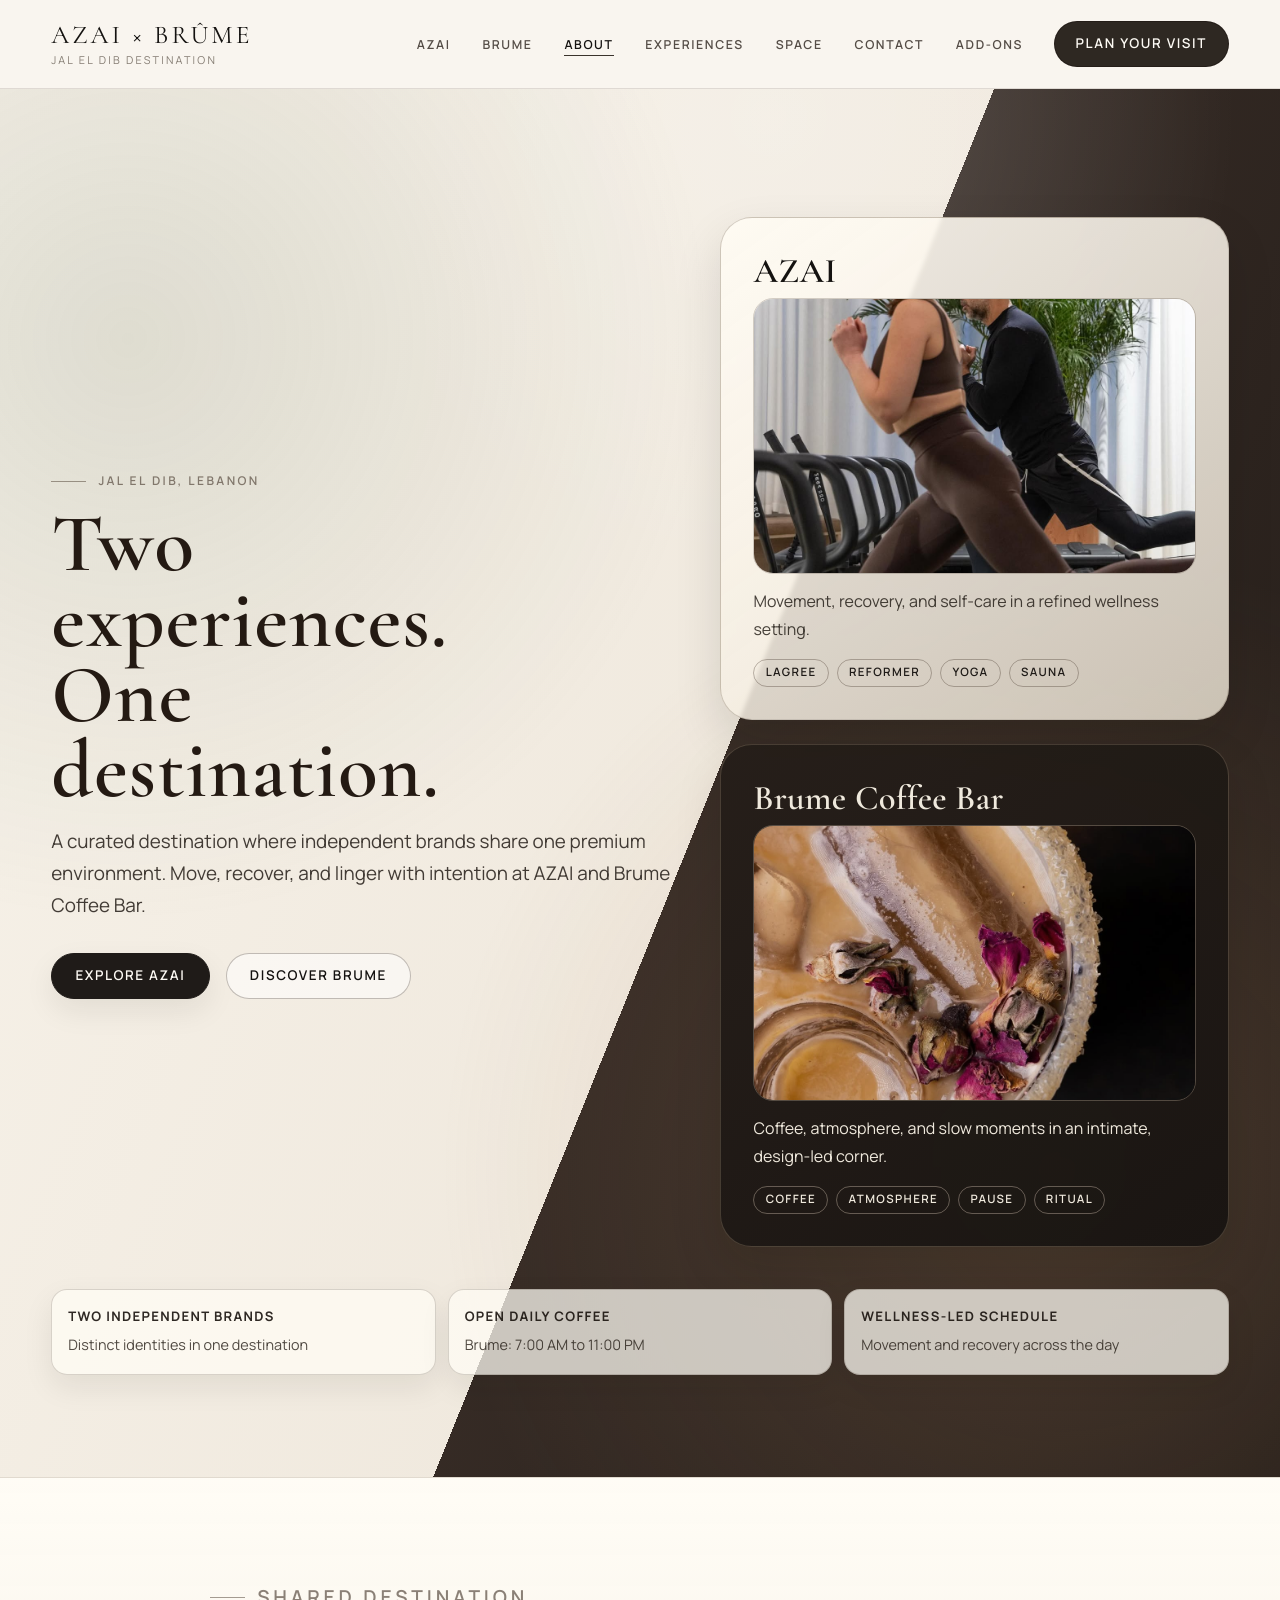
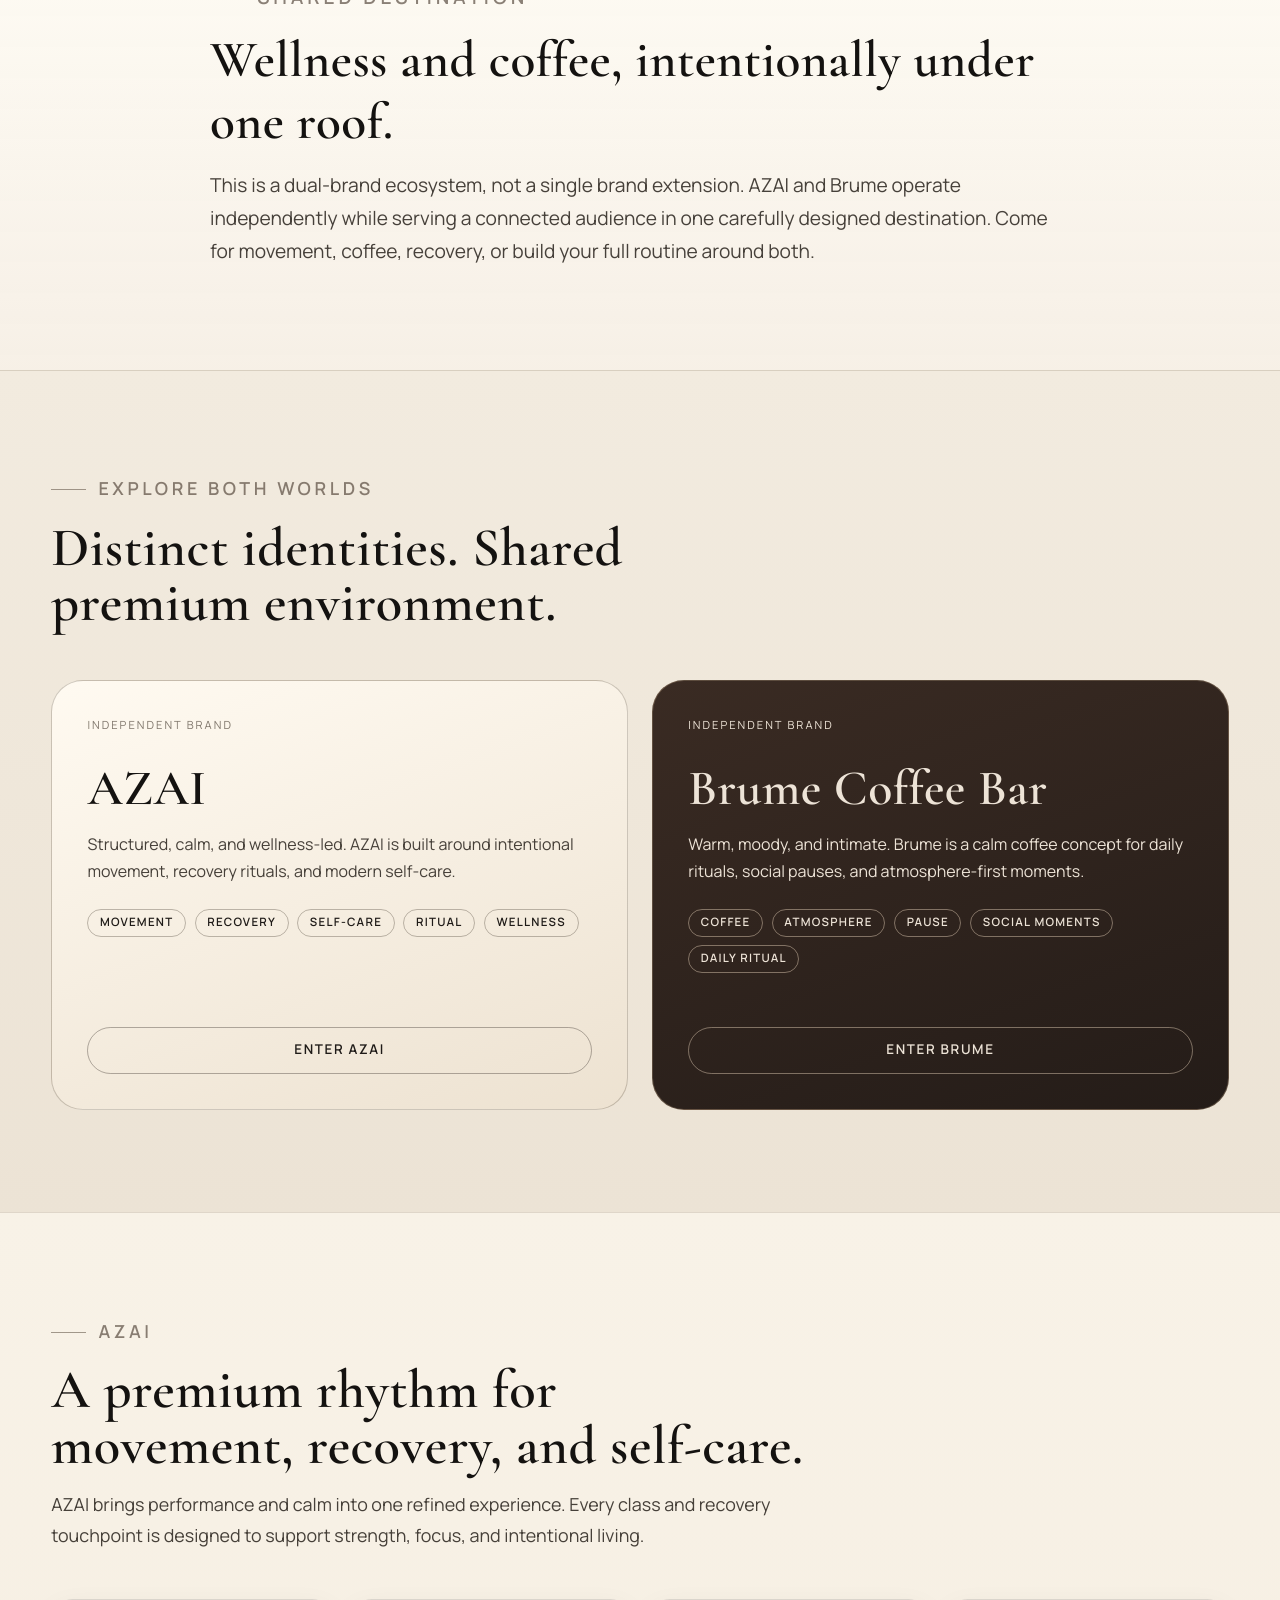
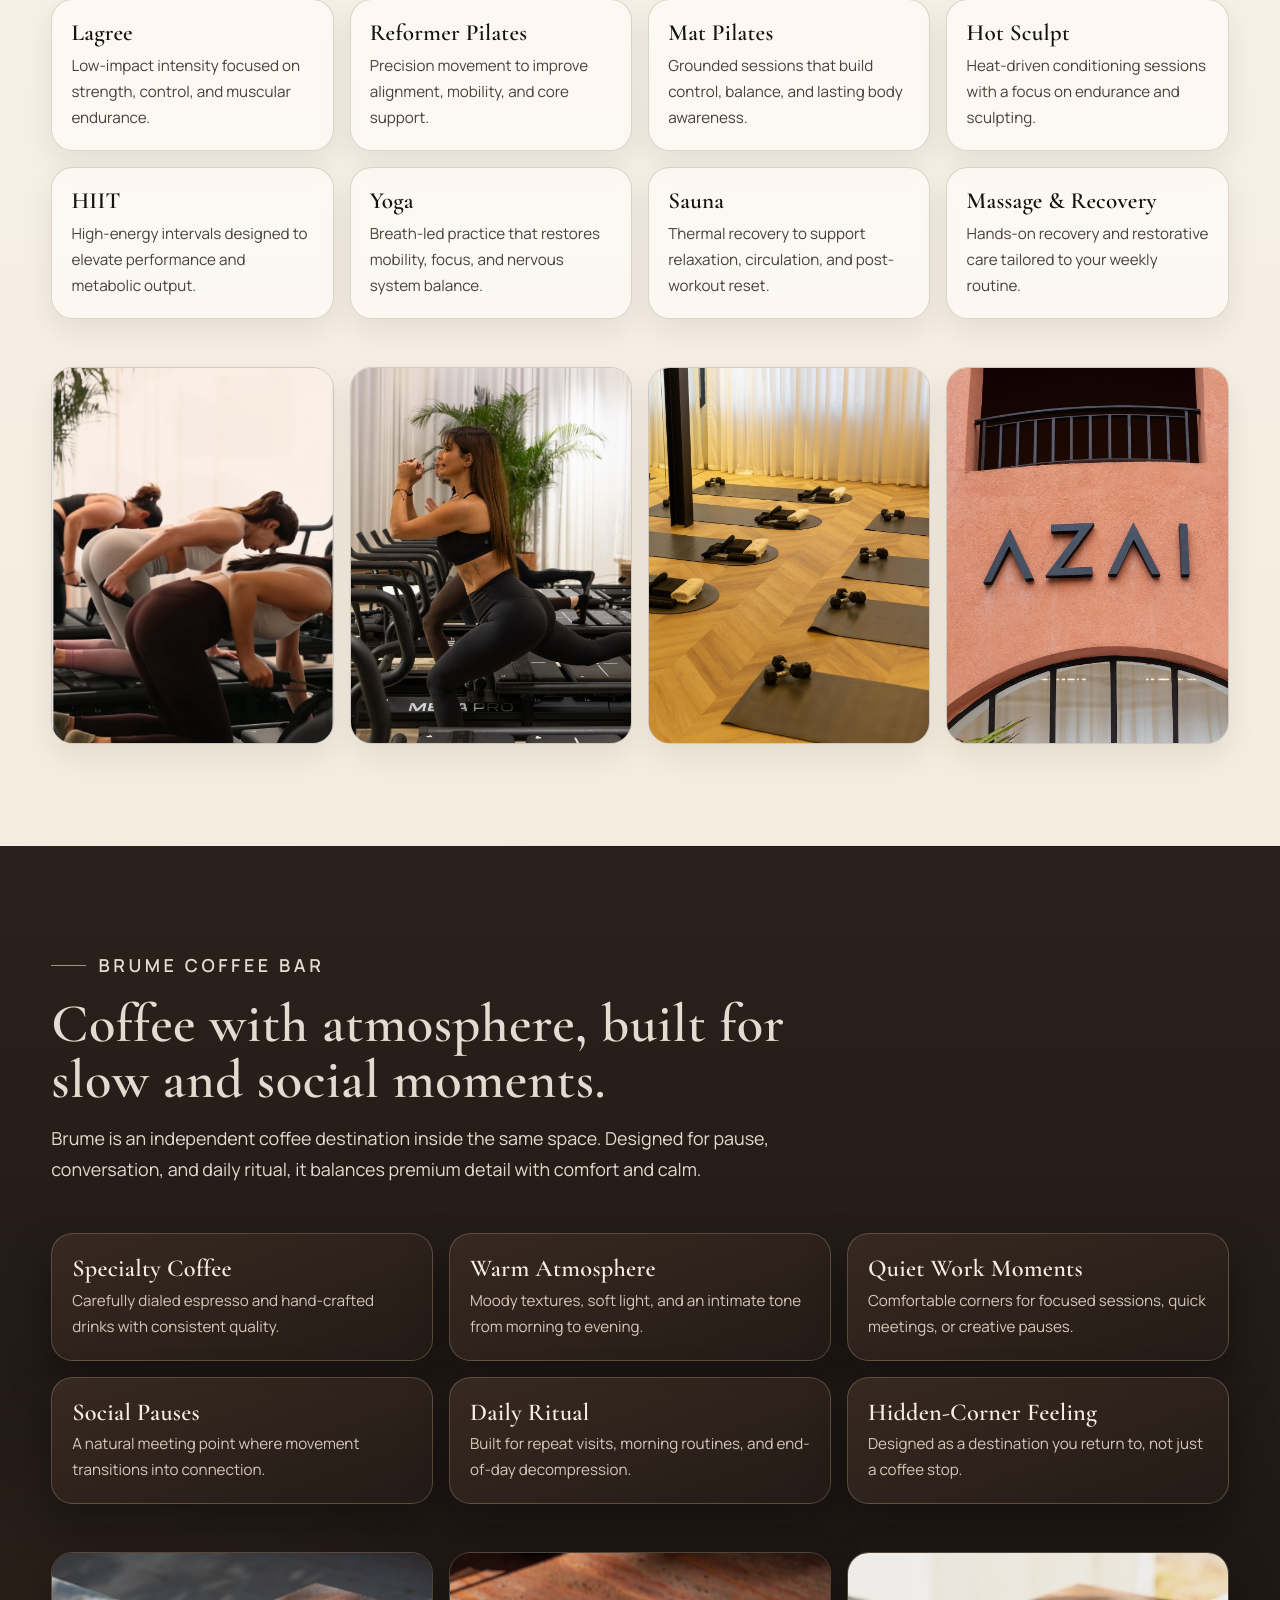
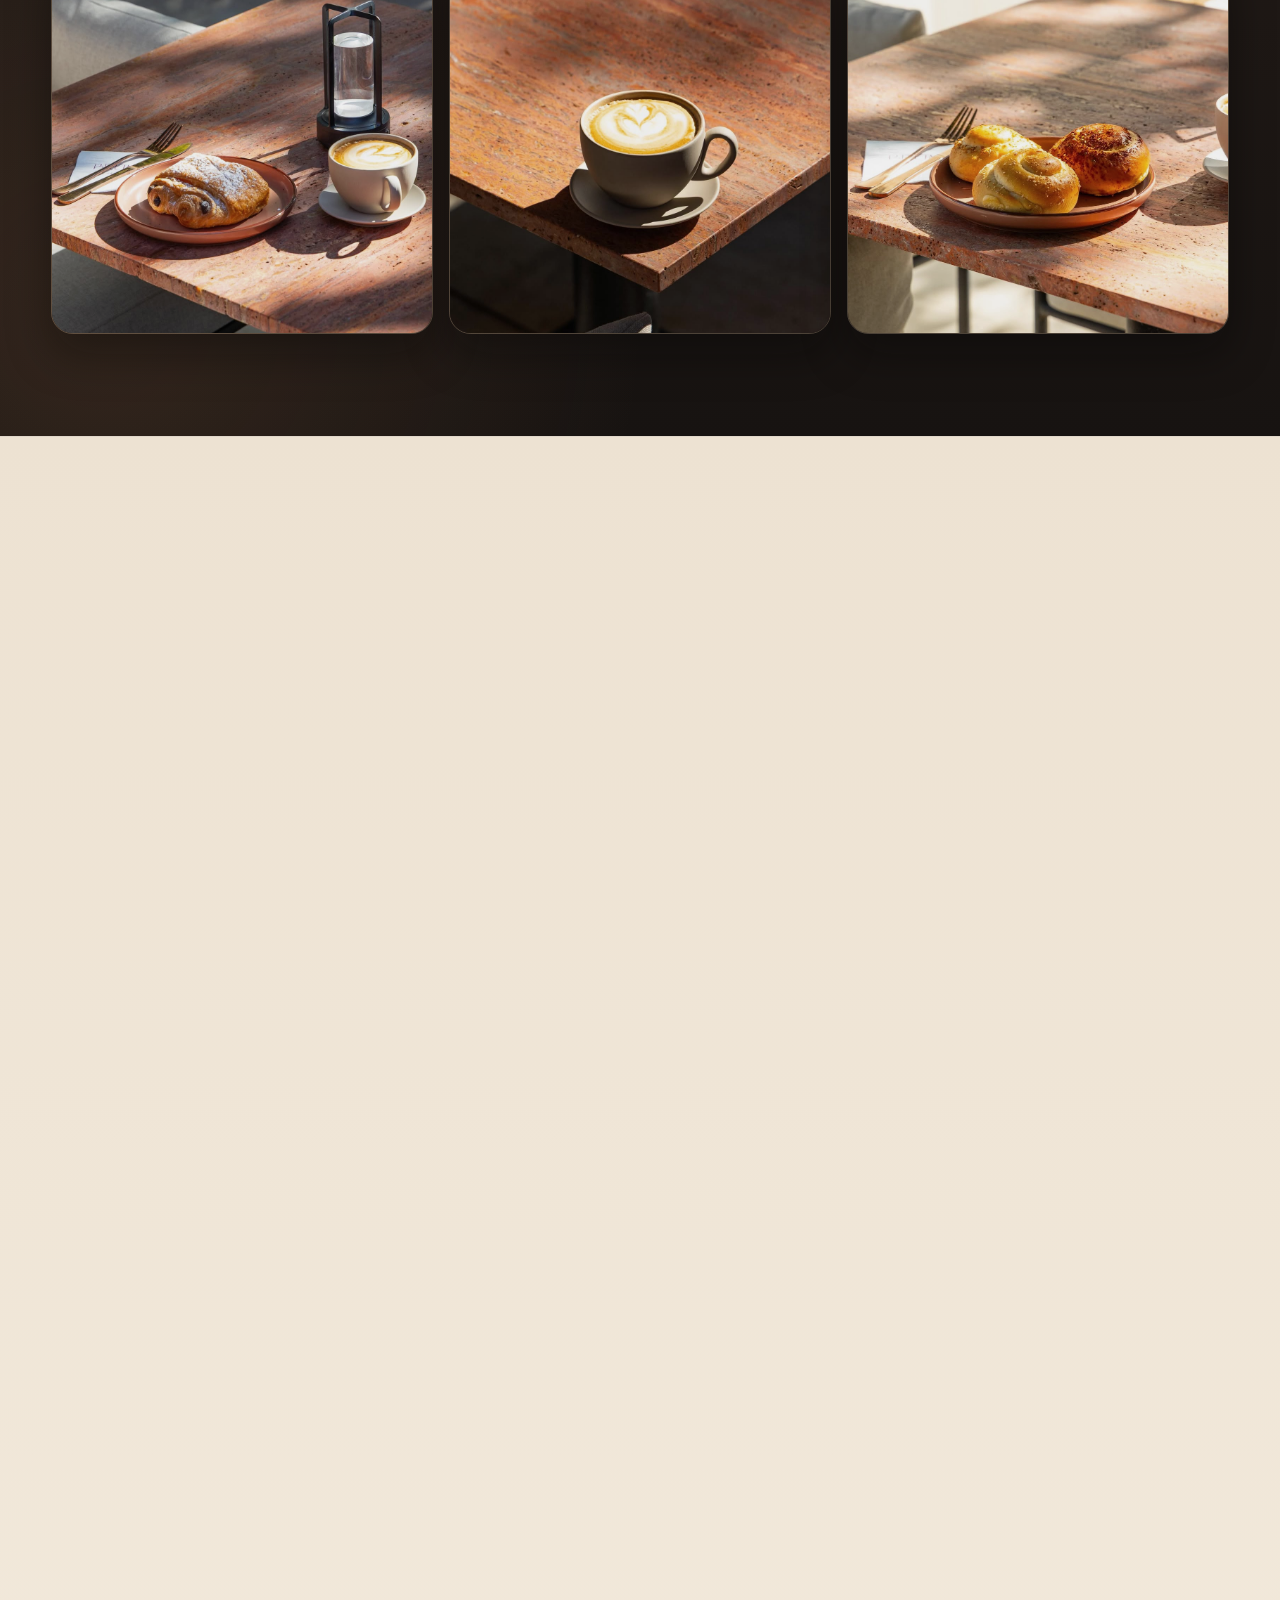
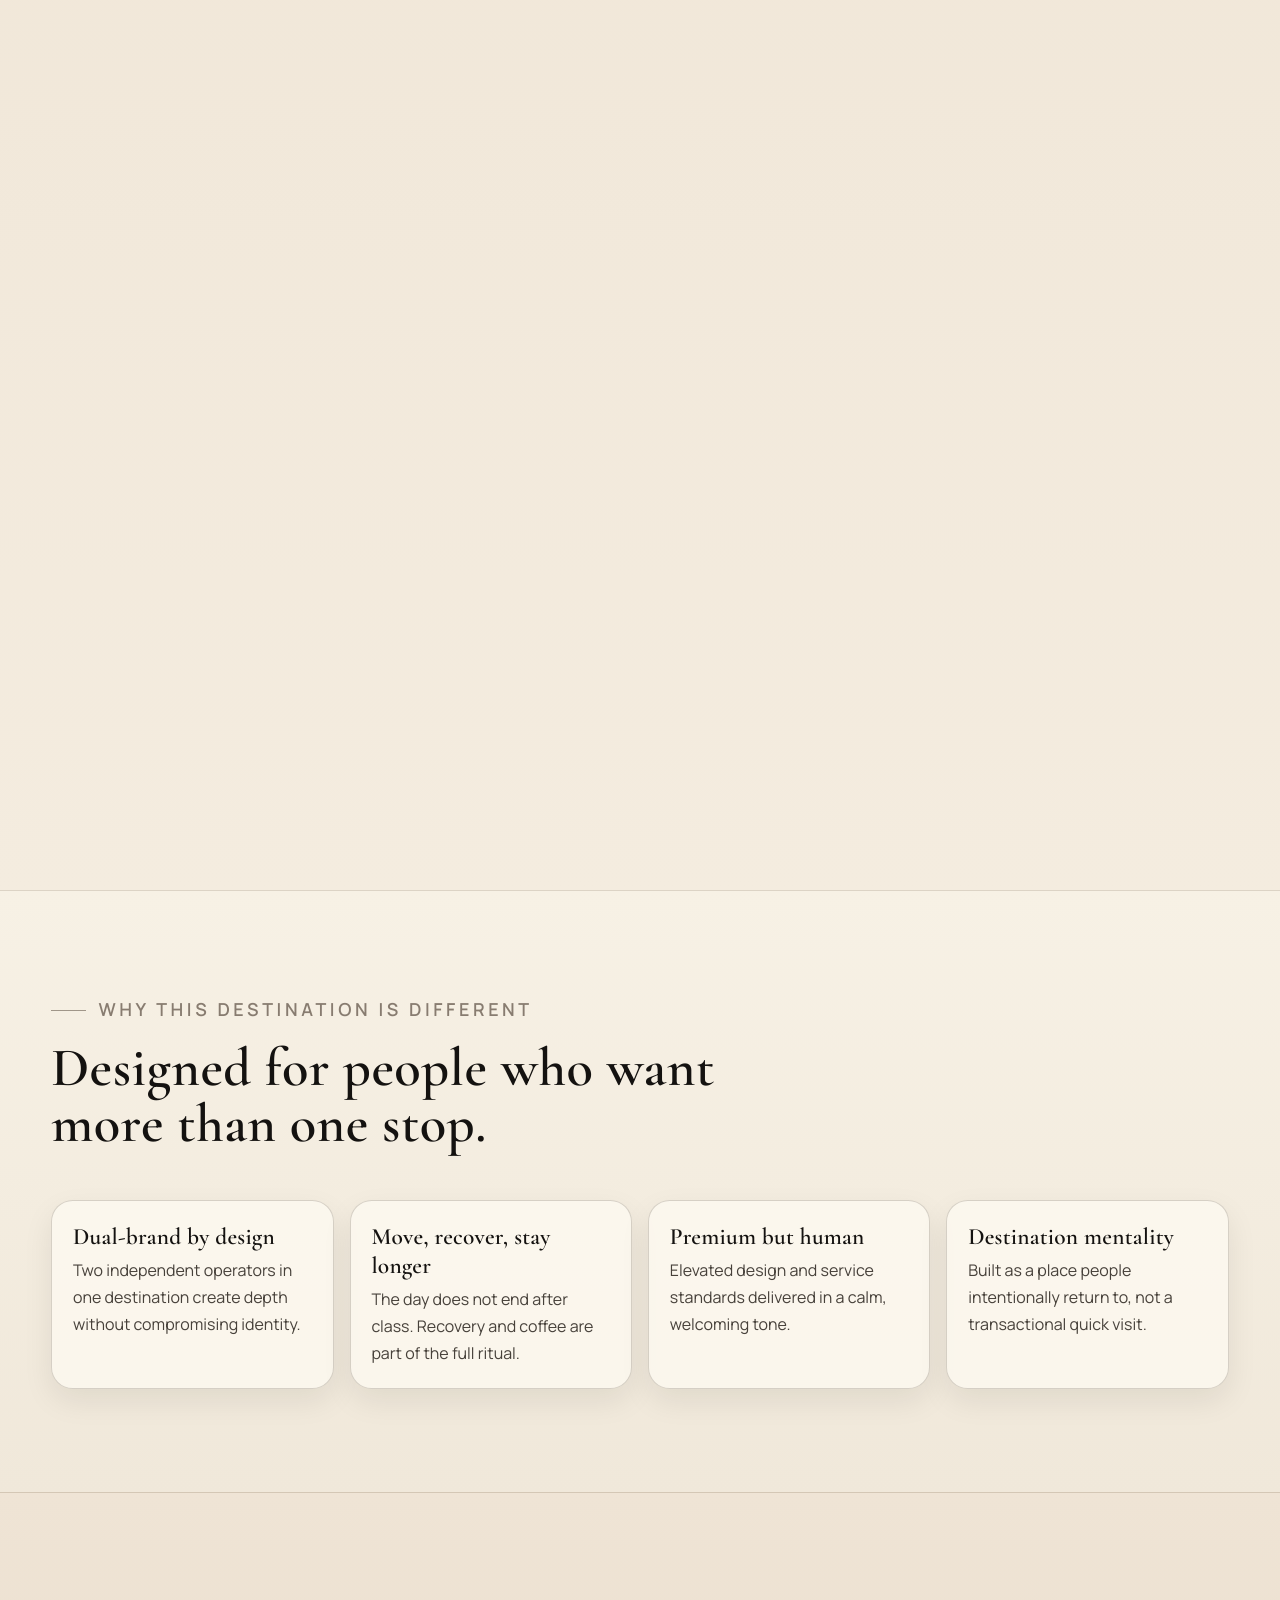
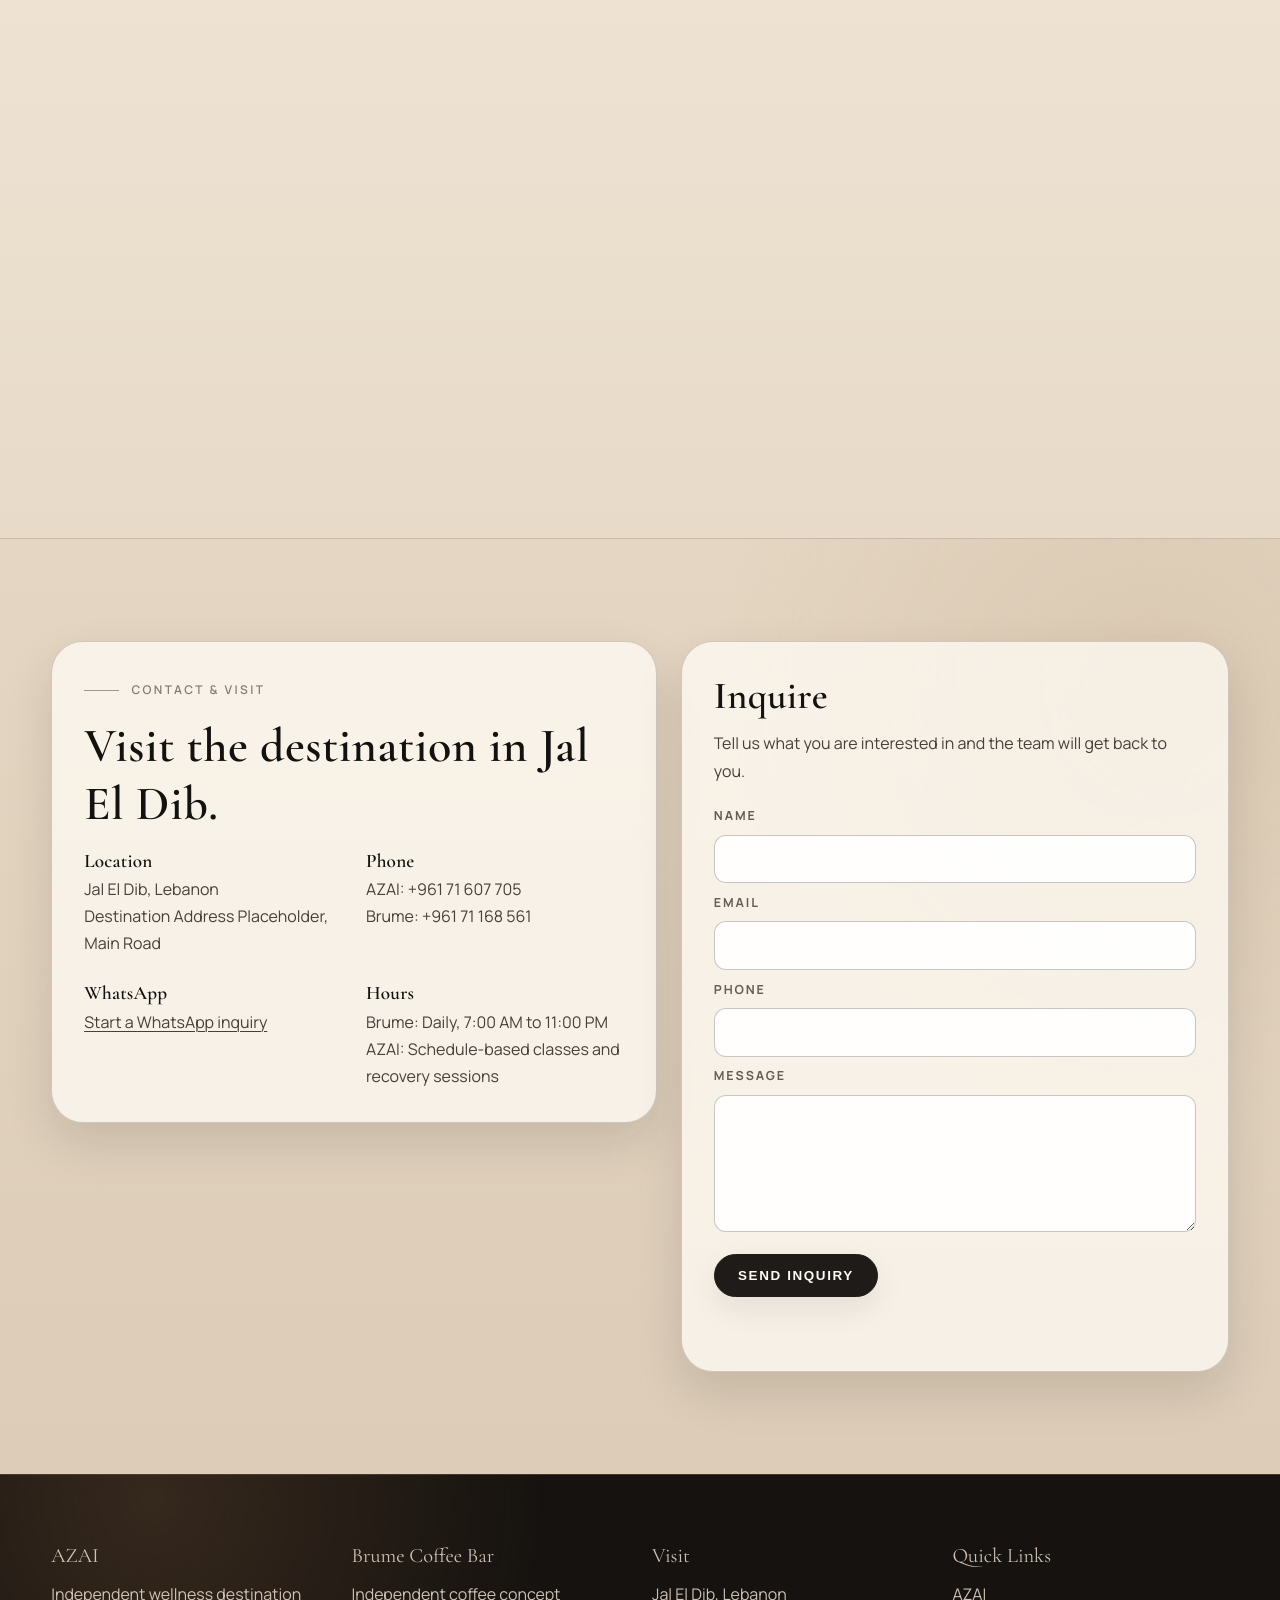
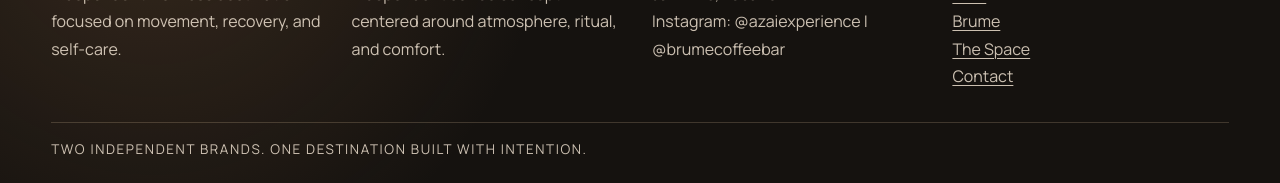
==== index.html @ 94c47527 "Initial commit — AZAI x Brume destination website - Dual-brand landing page for AZAI wellness studio" ====
<!doctype html>
<html lang="en">
  <head>
    <meta charset="utf-8" />
    <meta name="viewport" content="width=device-width, initial-scale=1" />
    <meta
      name="description"
      content="AZAI and Brume Coffee Bar in Jal El Dib, Lebanon. Two independent experiences in one premium destination for movement, recovery, and slow coffee moments."
    />
    <title>AZAI x Brume Coffee Bar | Two Experiences, One Destination</title>

    <link rel="preconnect" href="https://fonts.googleapis.com" />
    <link rel="preconnect" href="https://fonts.gstatic.com" crossorigin />
    <link
      href="https://fonts.googleapis.com/css2?family=Manrope:wght@400;500;600;700&amp;family=Cormorant+Garamond:wght@500;600;700&amp;display=swap"
      rel="stylesheet"
    />
    <link rel="stylesheet" href="style.css" />
  </head>
  <body id="top">
    <a class="skip-link" href="#main-content">Skip to main content</a>

    <header class="site-header" id="site-header">
      <div class="container header-inner">
        <a class="brand-mark" href="#top" aria-label="AZAI and Brume destination homepage">
          <span class="brand-mark__title">AZAI &times; BR&Ucirc;ME</span>
          <span class="brand-mark__subtitle">Jal El Dib Destination</span>
        </a>

        <button
          class="menu-toggle"
          id="menu-toggle"
          type="button"
          aria-label="Toggle menu"
          aria-controls="primary-navigation"
          aria-expanded="false"
        >
          <span></span>
          <span></span>
        </button>

        <nav class="site-nav" id="primary-navigation" aria-label="Primary">
          <a href="#azai" class="nav-link">AZAI</a>
          <a href="#brume" class="nav-link">Brume</a>
          <a href="#destination" class="nav-link">About</a>
          <a href="#experiences" class="nav-link">Experiences</a>
          <a href="#space" class="nav-link">Space</a>
          <a href="#contact" class="nav-link">Contact</a>
          <a href="addons.html" class="nav-link">Add-Ons</a>
          <a href="#contact" class="btn btn-nav">Plan Your Visit</a>
        </nav>
      </div>
    </header>

    <main id="main-content">
      <section class="hero section" id="hero" aria-labelledby="hero-title">
        <div class="container hero-layout">
          <div class="hero-content reveal">
            <p class="eyebrow">Jal El Dib, Lebanon</p>
            <h1 id="hero-title">Two experiences. One destination.</h1>
            <p class="lead">
              A curated destination where independent brands share one premium environment.
              Move, recover, and linger with intention at AZAI and Brume Coffee Bar.
            </p>
            <div class="hero-actions">
              <a class="btn btn-primary" href="#azai">Explore AZAI</a>
              <a class="btn btn-secondary" href="#brume">Discover Brume</a>
            </div>
          </div>

          <div class="hero-panels reveal" aria-label="Brand snapshot">
            <article class="hero-panel hero-panel--azai">
              <h2>AZAI</h2>
              <img
                src="instagram/azai-14.jpg"
                alt="Lagree class in session at AZAI — trainer guiding clients on Mega Pro machines"
                loading="lazy"
              />
              <p>Movement, recovery, and self-care in a refined wellness setting.</p>
              <ul class="tag-row" aria-label="AZAI highlights">
                <li>Lagree</li>
                <li>Reformer</li>
                <li>Yoga</li>
                <li>Sauna</li>
              </ul>
            </article>

            <article class="hero-panel hero-panel--brume">
              <h2>Brume Coffee Bar</h2>
              <img
                src="instagram/brume-1.jpg"
                alt="Brume Coffee Bar signature iced coffee with rose petals and crystal sugar rim"
                loading="lazy"
              />
              <p>Coffee, atmosphere, and slow moments in an intimate, design-led corner.</p>
              <ul class="tag-row" aria-label="Brume highlights">
                <li>Coffee</li>
                <li>Atmosphere</li>
                <li>Pause</li>
                <li>Ritual</li>
              </ul>
            </article>
          </div>
        </div>
        <div class="container hero-facts reveal" aria-label="Destination quick facts">
          <p><strong>Two independent brands</strong><span>Distinct identities in one destination</span></p>
          <p><strong>Open daily coffee</strong><span>Brume: 7:00 AM to 11:00 PM</span></p>
          <p><strong>Wellness-led schedule</strong><span>Movement and recovery across the day</span></p>
        </div>
      </section>

      <section class="section destination-intro" id="destination" aria-labelledby="destination-title">
        <div class="container narrow reveal">
          <p class="eyebrow">Shared Destination</p>
          <h2 id="destination-title">Wellness and coffee, intentionally under one roof.</h2>
          <p>
            This is a dual-brand ecosystem, not a single brand extension. AZAI and Brume
            operate independently while serving a connected audience in one carefully designed
            destination. Come for movement, coffee, recovery, or build your full routine around
            both.
          </p>
        </div>
      </section>

      <section class="section split-section" id="experiences" aria-labelledby="experiences-title">
        <div class="container">
          <div class="section-head reveal">
            <p class="eyebrow">Explore Both Worlds</p>
            <h2 id="experiences-title">Distinct identities. Shared premium environment.</h2>
          </div>

          <div class="split-grid reveal">
            <article class="split-card split-card--azai" tabindex="0" aria-labelledby="split-azai-title">
              <p class="split-label">Independent Brand</p>
              <h3 id="split-azai-title">AZAI</h3>
              <p>
                Structured, calm, and wellness-led. AZAI is built around intentional movement,
                recovery rituals, and modern self-care.
              </p>
              <ul class="descriptor-list" aria-label="AZAI descriptors">
                <li>Movement</li>
                <li>Recovery</li>
                <li>Self-care</li>
                <li>Ritual</li>
                <li>Wellness</li>
              </ul>
              <a class="btn btn-ghost" href="#azai">Enter AZAI</a>
            </article>

            <article class="split-card split-card--brume" tabindex="0" aria-labelledby="split-brume-title">
              <p class="split-label">Independent Brand</p>
              <h3 id="split-brume-title">Brume Coffee Bar</h3>
              <p>
                Warm, moody, and intimate. Brume is a calm coffee concept for daily rituals,
                social pauses, and atmosphere-first moments.
              </p>
              <ul class="descriptor-list" aria-label="Brume descriptors">
                <li>Coffee</li>
                <li>Atmosphere</li>
                <li>Pause</li>
                <li>Social moments</li>
                <li>Daily ritual</li>
              </ul>
              <a class="btn btn-ghost" href="#brume">Enter Brume</a>
            </article>
          </div>
        </div>
      </section>

      <section class="section azai-section" id="azai" aria-labelledby="azai-title">
        <div class="container">
          <div class="section-head reveal">
            <p class="eyebrow">AZAI</p>
            <h2 id="azai-title">A premium rhythm for movement, recovery, and self-care.</h2>
            <p>
              AZAI brings performance and calm into one refined experience. Every class and
              recovery touchpoint is designed to support strength, focus, and intentional living.
            </p>
          </div>

          <div class="service-grid">
            <article class="service-card reveal">
              <h3>Lagree</h3>
              <p>Low-impact intensity focused on strength, control, and muscular endurance.</p>
            </article>
            <article class="service-card reveal">
              <h3>Reformer Pilates</h3>
              <p>Precision movement to improve alignment, mobility, and core support.</p>
            </article>
            <article class="service-card reveal">
              <h3>Mat Pilates</h3>
              <p>Grounded sessions that build control, balance, and lasting body awareness.</p>
            </article>
            <article class="service-card reveal">
              <h3>Hot Sculpt</h3>
              <p>Heat-driven conditioning sessions with a focus on endurance and sculpting.</p>
            </article>
            <article class="service-card reveal">
              <h3>HIIT</h3>
              <p>High-energy intervals designed to elevate performance and metabolic output.</p>
            </article>
            <article class="service-card reveal">
              <h3>Yoga</h3>
              <p>Breath-led practice that restores mobility, focus, and nervous system balance.</p>
            </article>
            <article class="service-card reveal">
              <h3>Sauna</h3>
              <p>Thermal recovery to support relaxation, circulation, and post-workout reset.</p>
            </article>
            <article class="service-card reveal">
              <h3>Massage &amp; Recovery</h3>
              <p>Hands-on recovery and restorative care tailored to your weekly routine.</p>
            </article>
          </div>

          <div class="azai-gallery reveal" aria-label="AZAI studio moments">
            <figure class="azai-gallery-item">
              <img
                src="instagram/azai-1.png"
                alt="Members training together on reformer machines at AZAI"
                loading="lazy"
              />
            </figure>
            <figure class="azai-gallery-item">
              <img
                src="instagram/azai-16.jpg"
                alt="Member performing lunge on Mega Pro Lagree machine at AZAI"
                loading="lazy"
              />
            </figure>
            <figure class="azai-gallery-item">
              <img
                src="instagram/azai-25.jpg"
                alt="AZAI yoga and mat pilates studio — herringbone floor with mats and weights set up"
                loading="lazy"
              />
            </figure>
            <figure class="azai-gallery-item">
              <img
                src="instagram/azai-20.jpg"
                alt="AZAI studio exterior facade in Jal El Dib"
                loading="lazy"
              />
            </figure>
          </div>
        </div>
      </section>

      <section class="section brume-section" id="brume" aria-labelledby="brume-title">
        <div class="container">
          <div class="section-head reveal">
            <p class="eyebrow">Brume Coffee Bar</p>
            <h2 id="brume-title">Coffee with atmosphere, built for slow and social moments.</h2>
            <p>
              Brume is an independent coffee destination inside the same space. Designed for
              pause, conversation, and daily ritual, it balances premium detail with comfort and
              calm.
            </p>
          </div>

          <div class="brume-grid">
            <article class="brume-card reveal">
              <h3>Specialty Coffee</h3>
              <p>Carefully dialed espresso and hand-crafted drinks with consistent quality.</p>
            </article>
            <article class="brume-card reveal">
              <h3>Warm Atmosphere</h3>
              <p>Moody textures, soft light, and an intimate tone from morning to evening.</p>
            </article>
            <article class="brume-card reveal">
              <h3>Quiet Work Moments</h3>
              <p>Comfortable corners for focused sessions, quick meetings, or creative pauses.</p>
            </article>
            <article class="brume-card reveal">
              <h3>Social Pauses</h3>
              <p>A natural meeting point where movement transitions into connection.</p>
            </article>
            <article class="brume-card reveal">
              <h3>Daily Ritual</h3>
              <p>Built for repeat visits, morning routines, and end-of-day decompression.</p>
            </article>
            <article class="brume-card reveal">
              <h3>Hidden-Corner Feeling</h3>
              <p>Designed as a destination you return to, not just a coffee stop.</p>
            </article>
          </div>

          <div class="brume-gallery reveal" aria-label="Brume Coffee Bar food and drink moments">
            <figure class="brume-gallery-item">
              <img
                src="instagram/azai-9.jpg"
                alt="Chocolate croissant and latte on marble table at Brume"
                loading="lazy"
              />
            </figure>
            <figure class="brume-gallery-item">
              <img
                src="instagram/azai-3.jpg"
                alt="Latte art in ceramic cup on marble surface in morning light"
                loading="lazy"
              />
            </figure>
            <figure class="brume-gallery-item">
              <img
                src="instagram/azai-7.jpg"
                alt="Fresh pastries on terracotta plate on marble table at Brume"
                loading="lazy"
              />
            </figure>
          </div>
        </div>
      </section>

      <section class="section space-section" id="space" aria-labelledby="space-title">
        <div class="container">
          <div class="section-head reveal">
            <p class="eyebrow">The Space</p>
            <h2 id="space-title">A cinematic environment with layered experiences.</h2>
            <p>
              Movement studios, recovery zones, and coffee corners flow as one architectural mood,
              blending texture, light, and calm energy across the destination.
            </p>
          </div>

          <div class="space-grid">
            <figure class="space-tile space-tile--movement reveal">
              <img
                src="instagram/azai-28.jpg"
                alt="AZAI Lagree studio — rows of Mega Pro machines with palm plants and sheer curtains"
                loading="lazy"
              />
              <figcaption>Movement Spaces</figcaption>
            </figure>
            <figure class="space-tile space-tile--recovery reveal">
              <img
                src="instagram/azai-11.jpg"
                alt="AZAI sauna recovery — warmth and stillness for post-workout reset"
                loading="lazy"
              />
              <figcaption>Recovery Areas</figcaption>
            </figure>
            <figure class="space-tile space-tile--coffee reveal">
              <img
                src="instagram/azai-6.jpg"
                alt="Outdoor terrace at the destination — lounge seating beneath mature trees"
                loading="lazy"
              />
              <figcaption>Coffee Corners</figcaption>
            </figure>
            <figure class="space-tile space-tile--materials reveal">
              <img
                src="instagram/brume-10.jpg"
                alt="Brume Coffee Bar signage on rich terracotta textured wall"
                loading="lazy"
              />
              <figcaption>Materials &amp; Textures</figcaption>
            </figure>
            <figure class="space-tile space-tile--light reveal">
              <img
                src="instagram/azai-10.jpg"
                alt="Aerial view of outdoor terrace — dappled tree shadows over linen lounge chairs"
                loading="lazy"
              />
              <figcaption>Light &amp; Shadows</figcaption>
            </figure>
          </div>

          <div class="instagram-wrap reveal">
            <p class="eyebrow">Brume Journal</p>
            <p class="social-note">
              Selected moments from Brume Coffee Bar — specialty drinks, slow rituals, and the
              details that make the experience.
            </p>
            <div class="journal-grid" aria-label="Brume Coffee Bar photo journal">
              <figure class="journal-photo journal-photo--featured">
                <img
                  src="instagram/brume-9.jpg"
                  alt="Brume barista presenting signature frappuccino with caramel drizzle"
                  loading="lazy"
                />
              </figure>
              <figure class="journal-photo journal-photo--square">
                <img
                  src="instagram/brume-2.jpg"
                  alt="Brume signature iced coffee with rose petals and crystal sugar rim"
                  loading="lazy"
                />
              </figure>
              <figure class="journal-photo journal-photo--square">
                <img
                  src="instagram/brume-5.jpg"
                  alt="Brume matcha latte with raspberry on dark textured surface"
                  loading="lazy"
                />
              </figure>
              <figure class="journal-photo journal-photo--square">
                <img
                  src="instagram/brume-8.png"
                  alt="Brume iced latte with caramel drizzle in branded cup"
                  loading="lazy"
                />
              </figure>
              <figure class="journal-photo journal-photo--square">
                <img
                  src="instagram/brume-6.jpg"
                  alt="Brume Coffee Bar leather apron — warm atmosphere and brand detail"
                  loading="lazy"
                />
              </figure>
            </div>
            <a
              class="btn btn-secondary social-cta"
              href="https://www.instagram.com/brumecoffeebar/"
              target="_blank"
              rel="noopener noreferrer"
            >
              Follow on Instagram
            </a>
          </div>
        </div>
      </section>

      <section class="section value-section" id="difference" aria-labelledby="difference-title">
        <div class="container">
          <div class="section-head reveal">
            <p class="eyebrow">Why This Destination Is Different</p>
            <h2 id="difference-title">Designed for people who want more than one stop.</h2>
          </div>
          <div class="value-grid">
            <article class="value-card reveal">
              <h3>Dual-brand by design</h3>
              <p>
                Two independent operators in one destination create depth without compromising
                identity.
              </p>
            </article>
            <article class="value-card reveal">
              <h3>Move, recover, stay longer</h3>
              <p>
                The day does not end after class. Recovery and coffee are part of the full ritual.
              </p>
            </article>
            <article class="value-card reveal">
              <h3>Premium but human</h3>
              <p>
                Elevated design and service standards delivered in a calm, welcoming tone.
              </p>
            </article>
            <article class="value-card reveal">
              <h3>Destination mentality</h3>
              <p>
                Built as a place people intentionally return to, not a transactional quick visit.
              </p>
            </article>
          </div>
        </div>
      </section>

      <section class="section community-section" id="community" aria-labelledby="community-title">
        <div class="container">
          <div class="section-head reveal">
            <p class="eyebrow">Events &amp; Community</p>
            <h2 id="community-title">Lifestyle activations that keep the space alive.</h2>
            <p>
              The destination is designed for recurring community moments across wellness,
              hospitality, and creative culture.
            </p>
          </div>

          <div class="community-grid">
            <article class="community-card reveal">
              <h3>Wellness Mornings</h3>
              <p>Sunrise movement sessions followed by guided recovery and specialty coffee.</p>
            </article>
            <article class="community-card reveal">
              <h3>Coffee Gatherings</h3>
              <p>Intimate tastings and conversation-driven moments around seasonal menus.</p>
            </article>
            <article class="community-card reveal">
              <h3>Collaborations</h3>
              <p>Cross-brand activations with local creatives, coaches, and lifestyle partners.</p>
            </article>
            <article class="community-card reveal">
              <h3>Workshops &amp; Rituals</h3>
              <p>Small-format workshops built around movement, recovery, and mindful routine.</p>
            </article>
          </div>
        </div>
      </section>

      <section class="section contact-section" id="contact" aria-labelledby="contact-title">
        <div class="container contact-layout">
          <div class="contact-info reveal">
            <p class="eyebrow">Contact &amp; Visit</p>
            <h2 id="contact-title">Visit the destination in Jal El Dib.</h2>

            <div class="contact-list" role="list" aria-label="Visit details">
              <div role="listitem">
                <h3>Location</h3>
                <p>Jal El Dib, Lebanon</p>
                <p>Destination Address Placeholder, Main Road</p>
              </div>
              <div role="listitem">
                <h3>Phone</h3>
                <p>AZAI: +961 71 607 705</p>
                <p>Brume: +961 71 168 561</p>
              </div>
              <div role="listitem">
                <h3>WhatsApp</h3>
                <p>
                  <a
                    href="https://wa.me/96171607705"
                    target="_blank"
                    rel="noopener noreferrer"
                    aria-label="Open WhatsApp inquiry"
                  >
                    Start a WhatsApp inquiry
                  </a>
                </p>
              </div>
              <div role="listitem">
                <h3>Hours</h3>
                <p>Brume: Daily, 7:00 AM to 11:00 PM</p>
                <p>AZAI: Schedule-based classes and recovery sessions</p>
              </div>
            </div>
          </div>

          <form
            class="inquiry-form reveal"
            id="inquiry-form"
            action="#"
            method="post"
            aria-label="Inquiry form"
          >
            <h3>Inquire</h3>
            <p>Tell us what you are interested in and the team will get back to you.</p>

            <label for="name">Name</label>
            <input id="name" name="name" type="text" autocomplete="name" required />

            <label for="email">Email</label>
            <input id="email" name="email" type="email" autocomplete="email" required />

            <label for="phone">Phone</label>
            <input id="phone" name="phone" type="tel" autocomplete="tel" />

            <label for="message">Message</label>
            <textarea id="message" name="message" rows="5" required></textarea>

            <button type="submit" class="btn btn-primary">Send Inquiry</button>
            <p class="form-status" id="form-status" role="status" aria-live="polite"></p>
          </form>
        </div>
      </section>
    </main>

    <footer class="site-footer">
      <div class="container footer-grid">
        <div>
          <p class="footer-brand">AZAI</p>
          <p>Independent wellness destination focused on movement, recovery, and self-care.</p>
        </div>
        <div>
          <p class="footer-brand">Brume Coffee Bar</p>
          <p>Independent coffee concept centered around atmosphere, ritual, and comfort.</p>
        </div>
        <div>
          <p class="footer-brand">Visit</p>
          <p>Jal El Dib, Lebanon</p>
          <p>Instagram: @azaiexperience | @brumecoffeebar</p>
        </div>
        <div>
          <p class="footer-brand">Quick Links</p>
          <p><a href="#azai">AZAI</a></p>
          <p><a href="#brume">Brume</a></p>
          <p><a href="#space">The Space</a></p>
          <p><a href="#contact">Contact</a></p>
        </div>
      </div>
      <div class="container footer-bottom">
        <p>Two independent brands. One destination built with intention.</p>
      </div>
    </footer>

    <script src="script.js"></script>
  </body>
</html>
---- style.css ----
:root {
  --font-serif: "Cormorant Garamond", Georgia, "Times New Roman", serif;
  --font-sans: "Manrope", -apple-system, BlinkMacSystemFont, "Segoe UI", sans-serif;

  --color-ivory: #f8f4ec;
  --color-cream: #fefbf5;
  --color-beige: #e9dfd1;
  --color-stone: #d3c7b7;
  --color-taupe: #8b7c6d;
  --color-sage: #73816e;
  --color-espresso: #4a3528;
  --color-mocha: #32261f;
  --color-charcoal: #1f1b18;
  --color-ink: #141210;

  --radius-xs: 0.35rem;
  --radius-sm: 0.6rem;
  --radius-md: 1rem;
  --radius-lg: 1.35rem;
  --radius-xl: 2rem;

  --space-1: 0.4rem;
  --space-2: 0.75rem;
  --space-3: 1rem;
  --space-4: 1.5rem;
  --space-5: 2rem;
  --space-6: 3rem;
  --space-7: 4.5rem;
  --space-8: 6rem;

  --shadow-soft: 0 12px 30px rgba(25, 20, 14, 0.08);
  --shadow-card: 0 20px 48px rgba(18, 15, 11, 0.12);
  --shadow-dark: 0 20px 44px rgba(6, 5, 4, 0.4);

  --container: 1200px;
  --hero-shift: 0px;
  --header-height: 88px;
}

* {
  box-sizing: border-box;
}

html {
  scroll-behavior: smooth;
}

body {
  margin: 0;
  font-family: var(--font-sans);
  color: var(--color-charcoal);
  background: linear-gradient(180deg, #fffefb 0%, var(--color-ivory) 40%, #f3ece1 100%);
  min-height: 100vh;
  text-rendering: geometricPrecision;
}

::selection {
  color: var(--color-cream);
  background: rgba(75, 58, 45, 0.8);
}

a {
  color: inherit;
  text-decoration: none;
}

img {
  max-width: 100%;
  display: block;
}

p {
  margin: 0;
  line-height: 1.7;
  color: rgba(36, 30, 24, 0.84);
}

h1,
h2,
h3,
h4,
h5,
h6 {
  margin: 0;
  font-weight: 600;
  color: var(--color-ink);
  letter-spacing: 0.01em;
}

ul {
  list-style: none;
  margin: 0;
  padding: 0;
}

.skip-link {
  position: absolute;
  left: -9999px;
  top: 0;
  padding: var(--space-2) var(--space-3);
  border-radius: var(--radius-sm);
  background: var(--color-charcoal);
  color: var(--color-cream);
  z-index: 90;
}

.skip-link:focus-visible {
  left: var(--space-3);
  top: var(--space-3);
}

.container {
  width: min(var(--container), 92vw);
  margin-inline: auto;
}

.narrow {
  width: min(860px, 100%);
}

.section {
  position: relative;
  padding: clamp(4rem, 8vw, 7rem) 0;
  border-top: 1px solid rgba(76, 60, 45, 0.12);
}

.section[id] {
  scroll-margin-top: calc(var(--header-height) + 1.2rem);
}

.section-head {
  max-width: 760px;
  margin-bottom: clamp(2rem, 4vw, 3rem);
}

.section-head h2 {
  font-family: var(--font-serif);
  font-size: clamp(2rem, 4.6vw, 3.4rem);
  line-height: 1.02;
  margin-bottom: var(--space-3);
}

.section-head p {
  font-size: clamp(1rem, 1.45vw, 1.12rem);
}

.eyebrow {
  display: inline-flex;
  align-items: center;
  gap: var(--space-2);
  margin-bottom: var(--space-3);
  font-size: 0.75rem;
  text-transform: uppercase;
  letter-spacing: 0.2em;
  font-weight: 600;
  color: rgba(67, 54, 42, 0.62);
}

.eyebrow::before {
  content: "";
  width: 2.2rem;
  height: 1px;
  background: rgba(77, 62, 48, 0.5);
}

.btn {
  position: relative;
  display: inline-flex;
  align-items: center;
  justify-content: center;
  border: 1px solid transparent;
  border-radius: 999px;
  padding: 0.82rem 1.45rem;
  font-size: 0.84rem;
  font-weight: 600;
  text-transform: uppercase;
  letter-spacing: 0.12em;
  transition: transform 220ms ease, background-color 220ms ease, color 220ms ease,
    border-color 220ms ease, box-shadow 220ms ease;
  cursor: pointer;
}

.btn:hover {
  transform: translateY(-2px);
}

.btn:active {
  transform: translateY(0);
}

.btn-primary {
  background: var(--color-charcoal);
  border-color: var(--color-charcoal);
  color: var(--color-cream);
  box-shadow: var(--shadow-soft);
}

.btn-primary:hover {
  background: #0f0e0d;
  border-color: #0f0e0d;
}

.btn-secondary {
  background: rgba(255, 255, 255, 0.55);
  border-color: rgba(61, 48, 37, 0.3);
  color: var(--color-ink);
}

.btn-secondary:hover {
  background: rgba(255, 255, 255, 0.8);
  border-color: rgba(61, 48, 37, 0.45);
}

.btn-ghost {
  border-color: rgba(42, 34, 27, 0.35);
  background: transparent;
  color: inherit;
}

.btn-ghost:hover {
  border-color: rgba(26, 21, 17, 0.66);
  background: rgba(255, 255, 255, 0.12);
}

.site-header {
  position: sticky;
  top: 0;
  z-index: 50;
  border-bottom: 1px solid rgba(65, 53, 42, 0.14);
  background: rgba(248, 244, 236, 0.84);
  backdrop-filter: blur(14px);
  transition: background-color 260ms ease, box-shadow 260ms ease;
}

.site-header.is-condensed {
  background: rgba(247, 242, 234, 0.96);
  box-shadow: 0 8px 26px rgba(24, 19, 14, 0.1);
}

.header-inner {
  min-height: var(--header-height);
  display: flex;
  align-items: center;
  justify-content: space-between;
  gap: var(--space-4);
}

.brand-mark {
  display: inline-flex;
  flex-direction: column;
  gap: 0.1rem;
  min-width: 150px;
}

.brand-mark__title {
  font-family: var(--font-serif);
  font-size: clamp(1.3rem, 2vw, 1.7rem);
  letter-spacing: 0.12em;
  color: var(--color-ink);
}

.brand-mark__subtitle {
  font-size: 0.68rem;
  text-transform: uppercase;
  letter-spacing: 0.2em;
  color: rgba(63, 52, 40, 0.62);
}

.site-nav {
  display: flex;
  align-items: center;
  gap: 0.35rem;
}

.nav-link {
  position: relative;
  padding: 0.56rem 0.82rem;
  font-size: 0.77rem;
  letter-spacing: 0.13em;
  text-transform: uppercase;
  color: rgba(38, 30, 23, 0.78);
  font-weight: 600;
}

.nav-link::after {
  content: "";
  position: absolute;
  left: 0.78rem;
  right: 0.78rem;
  bottom: 0.35rem;
  height: 1px;
  background: rgba(32, 24, 18, 0.88);
  transform: scaleX(0);
  transform-origin: left;
  transition: transform 220ms ease;
}

.nav-link:hover::after,
.nav-link:focus-visible::after,
.nav-link[aria-current="page"]::after {
  transform: scaleX(1);
}

.nav-link[aria-current="page"] {
  color: var(--color-ink);
}

.btn-nav {
  margin-left: var(--space-2);
  padding-inline: 1.3rem;
  background: rgba(35, 29, 24, 0.95);
  color: var(--color-cream);
  border-color: rgba(35, 29, 24, 0.95);
}

.menu-toggle {
  display: none;
  width: 2.8rem;
  height: 2.8rem;
  border-radius: 999px;
  border: 1px solid rgba(65, 52, 40, 0.3);
  background: rgba(251, 247, 239, 0.88);
  align-items: center;
  justify-content: center;
  flex-direction: column;
  gap: 0.32rem;
  cursor: pointer;
}

.menu-toggle span {
  width: 1.1rem;
  height: 1.5px;
  background: var(--color-charcoal);
  transition: transform 220ms ease, opacity 220ms ease;
}

.menu-toggle.is-active span:first-child {
  transform: translateY(3.8px) rotate(45deg);
}

.menu-toggle.is-active span:last-child {
  transform: translateY(-3.8px) rotate(-45deg);
}

.hero {
  overflow: hidden;
  border-top: 0;
  padding-top: clamp(5.4rem, 10vw, 8rem);
}

.hero::before,
.hero::after {
  content: "";
  position: absolute;
  inset: 0;
  pointer-events: none;
}

.hero::before {
  z-index: -2;
  background:
    linear-gradient(
      112deg,
      rgba(247, 242, 233, 0.98) 0%,
      rgba(240, 233, 222, 0.98) 54%,
      rgba(45, 34, 28, 0.96) 54%,
      rgba(31, 24, 20, 0.98) 100%
    );
  transform: translateY(calc(var(--hero-shift) * -1));
}

.hero::after {
  z-index: -1;
  background:
    radial-gradient(circle at 10% 18%, rgba(116, 130, 107, 0.18), transparent 36%),
    radial-gradient(circle at 83% 78%, rgba(176, 133, 96, 0.24), transparent 41%),
    radial-gradient(circle at 60% 2%, rgba(255, 255, 255, 0.2), transparent 30%);
}

.hero-layout {
  display: grid;
  grid-template-columns: 1.1fr 0.9fr;
  gap: clamp(1.5rem, 4vw, 3rem);
  align-items: center;
}

.hero-content h1 {
  font-family: var(--font-serif);
  font-size: clamp(2.7rem, 6.4vw, 5.6rem);
  line-height: 0.92;
  max-width: 13ch;
  color: #241a13;
  margin-bottom: var(--space-3);
}

.lead {
  max-width: 58ch;
  font-size: clamp(1.01rem, 1.48vw, 1.18rem);
  margin-bottom: var(--space-5);
  color: rgba(41, 34, 28, 0.88);
}

.hero-actions {
  display: flex;
  flex-wrap: wrap;
  gap: var(--space-3);
}

.hero-panels {
  display: grid;
  gap: var(--space-4);
}

.hero-facts {
  margin-top: clamp(1.8rem, 4vw, 2.6rem);
  display: grid;
  grid-template-columns: repeat(3, minmax(0, 1fr));
  gap: var(--space-2);
}

.hero-facts p {
  margin: 0;
  border-radius: var(--radius-md);
  border: 1px solid rgba(68, 54, 41, 0.2);
  background: rgba(255, 252, 245, 0.74);
  padding: 0.95rem 1rem;
  box-shadow: var(--shadow-soft);
}

.hero-facts strong {
  display: block;
  font-size: 0.82rem;
  text-transform: uppercase;
  letter-spacing: 0.1em;
  color: rgba(28, 22, 17, 0.92);
  margin-bottom: 0.25rem;
}

.hero-facts span {
  font-size: 0.9rem;
  color: rgba(43, 35, 28, 0.82);
}

.hero-panel {
  border-radius: var(--radius-xl);
  padding: clamp(1.3rem, 2.5vw, 2rem);
  border: 1px solid rgba(96, 82, 67, 0.28);
  box-shadow: var(--shadow-card);
  backdrop-filter: blur(2px);
}

.hero-panel h2 {
  font-family: var(--font-serif);
  font-size: clamp(1.55rem, 2.7vw, 2.2rem);
  margin-bottom: 0.35rem;
}

.hero-panel p {
  margin-bottom: var(--space-3);
}

.hero-panel img {
  width: 100%;
  aspect-ratio: 16 / 10;
  object-fit: cover;
  border-radius: calc(var(--radius-lg) - 0.1rem);
  margin-bottom: 0.9rem;
  border: 1px solid rgba(66, 53, 42, 0.22);
}

.hero-panel--azai {
  background: linear-gradient(145deg, rgba(255, 251, 243, 0.92), rgba(237, 228, 213, 0.82));
  color: var(--color-charcoal);
}

.hero-panel--brume {
  background: linear-gradient(145deg, rgba(37, 30, 25, 0.95), rgba(24, 20, 17, 0.95));
  border-color: rgba(212, 187, 156, 0.23);
}

.hero-panel--brume h2,
.hero-panel--brume p,
.hero-panel--brume li {
  color: rgba(251, 244, 232, 0.95);
}

.hero-panel--brume img {
  border-color: rgba(244, 220, 189, 0.28);
  filter: saturate(85%) brightness(0.92);
}

.tag-row {
  display: flex;
  flex-wrap: wrap;
  gap: 0.5rem;
}

.tag-row li {
  border-radius: 999px;
  border: 1px solid rgba(69, 56, 44, 0.35);
  padding: 0.35rem 0.7rem;
  font-size: 0.72rem;
  letter-spacing: 0.12em;
  text-transform: uppercase;
  font-weight: 600;
}

.hero-panel--brume .tag-row li {
  border-color: rgba(245, 228, 208, 0.33);
}

.destination-intro {
  background: linear-gradient(180deg, rgba(255, 252, 246, 0.94), rgba(245, 239, 228, 0.88));
}

.destination-intro h2 {
  font-family: var(--font-serif);
  font-size: clamp(2rem, 5vw, 3.2rem);
  margin-bottom: var(--space-3);
}

.destination-intro p {
  font-size: clamp(1.03rem, 1.5vw, 1.2rem);
}

.split-section {
  background: linear-gradient(180deg, #f2ebdf, #ece3d5);
}

.split-grid {
  display: grid;
  grid-template-columns: repeat(2, minmax(0, 1fr));
  gap: var(--space-4);
}

.split-card {
  position: relative;
  overflow: hidden;
  border-radius: var(--radius-xl);
  min-height: 430px;
  padding: clamp(1.4rem, 3vw, 2.2rem);
  border: 1px solid rgba(72, 58, 45, 0.26);
  display: flex;
  flex-direction: column;
  transition: transform 280ms ease, box-shadow 280ms ease, opacity 280ms ease;
}

.split-card::before {
  content: "";
  position: absolute;
  inset: 0;
  pointer-events: none;
  opacity: 0;
  transition: opacity 240ms ease;
}

.split-grid:hover .split-card,
.split-grid:focus-within .split-card {
  opacity: 0.88;
}

.split-card:hover,
.split-card:focus-within,
.split-card:focus-visible {
  opacity: 1;
  transform: translateY(-5px);
  box-shadow: var(--shadow-card);
  outline: none;
}

.split-card:hover::before,
.split-card:focus-within::before,
.split-card:focus-visible::before {
  opacity: 1;
}

.split-card--azai {
  background: linear-gradient(160deg, #fffaf1 0%, #ede2d1 100%);
}

.split-card--azai::before {
  background: radial-gradient(circle at 84% 8%, rgba(114, 131, 104, 0.24), transparent 36%);
}

.split-card--brume {
  background: linear-gradient(160deg, #3a2b23 0%, #241c18 100%);
  border-color: rgba(210, 180, 143, 0.3);
}

.split-card--brume::before {
  background: radial-gradient(circle at 12% 84%, rgba(205, 149, 101, 0.3), transparent 46%);
}

.split-card--brume,
.split-card--brume h3,
.split-card--brume p,
.split-card--brume li,
.split-card--brume .split-label {
  color: rgba(249, 239, 226, 0.94);
}

.split-label {
  font-size: 0.7rem;
  text-transform: uppercase;
  letter-spacing: 0.18em;
  margin-bottom: var(--space-3);
  color: rgba(60, 48, 38, 0.64);
}

.split-card h3 {
  font-family: var(--font-serif);
  font-size: clamp(2rem, 4.2vw, 3.1rem);
  margin-bottom: var(--space-2);
}

.split-card > p {
  margin-bottom: var(--space-4);
}

.descriptor-list {
  display: flex;
  flex-wrap: wrap;
  gap: 0.55rem;
  margin-bottom: auto;
}

.descriptor-list li {
  border-radius: 999px;
  border: 1px solid rgba(61, 50, 40, 0.32);
  padding: 0.32rem 0.72rem;
  font-size: 0.72rem;
  letter-spacing: 0.11em;
  text-transform: uppercase;
  font-weight: 600;
}

.split-card--brume .descriptor-list li,
.split-card--brume .btn-ghost {
  border-color: rgba(245, 224, 197, 0.42);
}

.azai-section {
  background: linear-gradient(180deg, #f8f2e7, #f4ecdf);
}

.service-grid {
  display: grid;
  grid-template-columns: repeat(4, minmax(0, 1fr));
  gap: var(--space-3);
}

.service-card {
  border-radius: var(--radius-lg);
  border: 1px solid rgba(81, 66, 50, 0.2);
  background: rgba(255, 253, 248, 0.7);
  padding: 1.2rem;
  box-shadow: var(--shadow-soft);
  transition: transform 220ms ease, border-color 220ms ease;
}

.service-card:hover {
  transform: translateY(-4px);
  border-color: rgba(70, 57, 45, 0.38);
}

.service-card h3 {
  font-family: var(--font-serif);
  font-size: 1.45rem;
  margin-bottom: 0.38rem;
}

.service-card p {
  font-size: 0.95rem;
}

.brume-section {
  background:
    radial-gradient(circle at 8% 90%, rgba(150, 103, 70, 0.22), transparent 34%),
    linear-gradient(180deg, #2b211c, #171311);
}

.brume-section .section-head h2,
.brume-section .section-head p,
.brume-section .eyebrow {
  color: rgba(249, 240, 228, 0.9);
}

.brume-section .eyebrow::before {
  background: rgba(249, 240, 228, 0.56);
}

.brume-grid {
  display: grid;
  grid-template-columns: repeat(3, minmax(0, 1fr));
  gap: var(--space-3);
}

.brume-card {
  border-radius: var(--radius-lg);
  border: 1px solid rgba(230, 201, 169, 0.25);
  background: linear-gradient(160deg, rgba(58, 43, 34, 0.9), rgba(36, 28, 23, 0.9));
  padding: 1.25rem;
  box-shadow: var(--shadow-dark);
  transition: transform 220ms ease, border-color 220ms ease;
}

.brume-card:hover {
  transform: translateY(-4px);
  border-color: rgba(242, 215, 186, 0.42);
}

.brume-card h3 {
  font-family: var(--font-serif);
  font-size: 1.52rem;
  color: rgba(255, 245, 233, 0.96);
  margin-bottom: 0.3rem;
}

.brume-card p {
  color: rgba(242, 227, 208, 0.86);
  font-size: 0.95rem;
}

.space-section {
  background: linear-gradient(180deg, #ede2d2, #f4ecdf);
}

.space-grid {
  display: grid;
  grid-template-columns: repeat(12, minmax(0, 1fr));
  gap: var(--space-3);
}

.space-tile {
  position: relative;
  border-radius: var(--radius-lg);
  overflow: hidden;
  min-height: 220px;
  margin: 0;
  border: 1px solid rgba(78, 64, 50, 0.2);
  box-shadow: var(--shadow-soft);
  transition: transform 280ms ease;
}

.space-tile:hover {
  transform: translateY(-4px);
}

.space-tile::before {
  content: "";
  position: absolute;
  inset: 0;
  background-size: cover;
  background-position: center;
  filter: saturate(90%);
  z-index: 0;
}

.space-tile img {
  position: absolute;
  inset: 0;
  width: 100%;
  height: 100%;
  object-fit: cover;
  z-index: 1;
}

.space-tile::after {
  content: "";
  position: absolute;
  inset: 0;
  background: linear-gradient(180deg, transparent 42%, rgba(17, 14, 11, 0.66) 100%);
  z-index: 2;
}

.space-tile figcaption {
  position: absolute;
  z-index: 3;
  left: 1rem;
  right: 1rem;
  bottom: 1rem;
  color: rgba(255, 247, 235, 0.95);
  font-family: var(--font-serif);
  font-size: clamp(1.2rem, 2.3vw, 1.75rem);
  letter-spacing: 0.04em;
}

.space-tile--movement {
  grid-column: span 7;
}

.space-tile--movement::before {
  background-image:
    radial-gradient(circle at 18% 18%, rgba(239, 232, 218, 0.32), transparent 38%),
    linear-gradient(140deg, #7f786d 0%, #c8c0b3 52%, #897f73 100%);
}

.space-tile--recovery {
  grid-column: span 5;
}

.space-tile--recovery::before {
  background-image:
    radial-gradient(circle at 82% 18%, rgba(255, 240, 206, 0.22), transparent 32%),
    linear-gradient(120deg, #6f6659 0%, #9a8d7a 45%, #564b40 100%);
}

.space-tile--coffee {
  grid-column: span 4;
}

.space-tile--coffee::before {
  background-image:
    radial-gradient(circle at 16% 14%, rgba(255, 223, 184, 0.2), transparent 34%),
    linear-gradient(145deg, #3e2f26 0%, #6b4a34 50%, #2d231d 100%);
}

.space-tile--materials {
  grid-column: span 4;
}

.space-tile--materials::before {
  background-image:
    radial-gradient(circle at 80% 22%, rgba(206, 188, 164, 0.28), transparent 31%),
    linear-gradient(145deg, #7b705f 0%, #a08f79 60%, #665746 100%);
}

.space-tile--light {
  grid-column: span 4;
}

.space-tile--light::before {
  background-image:
    radial-gradient(circle at 52% 18%, rgba(253, 237, 211, 0.38), transparent 29%),
    linear-gradient(145deg, #62564a 0%, #8e7d6b 52%, #4b4036 100%);
}

.instagram-wrap {
  margin-top: clamp(2.2rem, 4.4vw, 3rem);
}

.social-note {
  max-width: 62ch;
  margin-bottom: var(--space-3);
}

.journal-grid {
  display: grid;
  grid-template-columns: repeat(3, minmax(0, 1fr));
  gap: var(--space-3);
}

.journal-photo {
  position: relative;
  margin: 0;
  border-radius: var(--radius-lg);
  overflow: hidden;
  border: 1px solid rgba(69, 55, 42, 0.17);
  box-shadow: var(--shadow-soft);
  background: var(--color-beige);
}

.journal-photo img {
  width: 100%;
  height: 100%;
  object-fit: cover;
  transition: transform 500ms ease;
  display: block;
}

.journal-photo:hover img {
  transform: scale(1.04);
}

.journal-photo--featured {
  grid-column: span 2;
  aspect-ratio: 16 / 10;
}

.journal-photo--square {
  aspect-ratio: 1 / 1;
}

.social-cta {
  margin-top: var(--space-3);
}

.azai-gallery {
  display: grid;
  grid-template-columns: repeat(4, minmax(0, 1fr));
  gap: var(--space-3);
  margin-top: clamp(2rem, 4vw, 3rem);
}

.azai-gallery-item {
  position: relative;
  margin: 0;
  border-radius: var(--radius-lg);
  overflow: hidden;
  aspect-ratio: 3 / 4;
  border: 1px solid rgba(72, 58, 45, 0.2);
  box-shadow: var(--shadow-soft);
}

.azai-gallery-item img {
  width: 100%;
  height: 100%;
  object-fit: cover;
  transition: transform 500ms ease;
  display: block;
}

.azai-gallery-item:hover img {
  transform: scale(1.05);
}

.brume-gallery {
  display: grid;
  grid-template-columns: repeat(3, minmax(0, 1fr));
  gap: var(--space-3);
  margin-top: clamp(2rem, 4vw, 3rem);
}

.brume-gallery-item {
  position: relative;
  margin: 0;
  border-radius: var(--radius-lg);
  overflow: hidden;
  aspect-ratio: 1 / 1;
  border: 1px solid rgba(230, 201, 169, 0.25);
  box-shadow: var(--shadow-dark);
}

.brume-gallery-item img {
  width: 100%;
  height: 100%;
  object-fit: cover;
  transition: transform 500ms ease, filter 500ms ease;
  display: block;
  filter: saturate(88%) brightness(0.94);
}

.brume-gallery-item:hover img {
  transform: scale(1.05);
  filter: saturate(100%) brightness(1);
}

.value-section {
  background: linear-gradient(180deg, #f7f1e5, #f0e8da);
}

.value-grid {
  display: grid;
  grid-template-columns: repeat(4, minmax(0, 1fr));
  gap: var(--space-3);
}

.value-card {
  border-radius: var(--radius-lg);
  border: 1px solid rgba(68, 55, 44, 0.2);
  background: rgba(255, 252, 245, 0.66);
  padding: 1.3rem;
  box-shadow: var(--shadow-soft);
}

.value-card h3 {
  font-family: var(--font-serif);
  font-size: 1.46rem;
  margin-bottom: 0.36rem;
}

.community-section {
  background: linear-gradient(180deg, #efe4d5, #e7dac8);
}

.community-grid {
  display: grid;
  grid-template-columns: repeat(4, minmax(0, 1fr));
  gap: var(--space-3);
}

.community-card {
  border-radius: var(--radius-lg);
  border: 1px solid rgba(70, 57, 44, 0.2);
  background:
    radial-gradient(circle at 16% 14%, rgba(129, 145, 118, 0.16), transparent 40%),
    rgba(255, 251, 244, 0.66);
  padding: 1.25rem;
  box-shadow: var(--shadow-soft);
}

.community-card h3 {
  font-family: var(--font-serif);
  font-size: 1.42rem;
  margin-bottom: 0.32rem;
}

.contact-section {
  background:
    radial-gradient(circle at 90% 16%, rgba(183, 150, 117, 0.2), transparent 31%),
    linear-gradient(180deg, #e4d6c2, #dcccb8);
}

.contact-layout {
  display: grid;
  grid-template-columns: 1.05fr 0.95fr;
  gap: var(--space-4);
  align-items: start;
}

.contact-info,
.inquiry-form {
  border-radius: var(--radius-xl);
  border: 1px solid rgba(65, 52, 40, 0.22);
  background: rgba(255, 252, 246, 0.74);
  padding: clamp(1.3rem, 2.5vw, 2rem);
  box-shadow: var(--shadow-card);
}

.contact-info h2 {
  font-family: var(--font-serif);
  font-size: clamp(2rem, 4.2vw, 3rem);
  margin-bottom: var(--space-3);
}

.contact-list {
  display: grid;
  grid-template-columns: repeat(2, minmax(0, 1fr));
  gap: var(--space-4);
}

.contact-list h3 {
  font-family: var(--font-serif);
  font-size: 1.2rem;
  margin-bottom: 0.2rem;
}

.contact-list a {
  text-decoration: underline;
  text-decoration-thickness: 1px;
  text-underline-offset: 0.2em;
}

.contact-list a:hover {
  color: rgba(22, 18, 14, 0.95);
}

.inquiry-form {
  display: grid;
  gap: 0.65rem;
}

.inquiry-form h3 {
  font-family: var(--font-serif);
  font-size: clamp(1.8rem, 3.2vw, 2.4rem);
}

.inquiry-form > p {
  margin-bottom: var(--space-2);
}

.inquiry-form label {
  font-size: 0.78rem;
  text-transform: uppercase;
  letter-spacing: 0.15em;
  font-weight: 700;
  color: rgba(38, 31, 24, 0.7);
}

.inquiry-form input,
.inquiry-form textarea {
  width: 100%;
  border: 1px solid rgba(66, 52, 40, 0.28);
  border-radius: 0.75rem;
  background: rgba(255, 255, 255, 0.9);
  color: var(--color-charcoal);
  font: inherit;
  padding: 0.78rem 0.9rem;
  transition: border-color 180ms ease, box-shadow 180ms ease, background-color 180ms ease;
}

.inquiry-form textarea {
  min-height: 130px;
  resize: vertical;
}

.inquiry-form input:focus-visible,
.inquiry-form textarea:focus-visible {
  border-color: rgba(48, 38, 29, 0.75);
  box-shadow: 0 0 0 3px rgba(95, 77, 60, 0.15);
  outline: none;
}

.inquiry-form button {
  margin-top: var(--space-2);
  width: fit-content;
}

.form-status {
  min-height: 1.2rem;
  font-size: 0.9rem;
  color: rgba(39, 31, 24, 0.78);
}

.form-status.is-success {
  color: #1d5e39;
}

.site-footer {
  background:
    radial-gradient(circle at 12% 8%, rgba(158, 112, 74, 0.24), transparent 34%),
    #15120f;
  color: rgba(244, 231, 213, 0.9);
  border-top: 1px solid rgba(230, 197, 159, 0.21);
  padding-top: clamp(2.8rem, 5vw, 4rem);
}

.site-footer p {
  color: rgba(244, 231, 213, 0.82);
}

.footer-grid {
  display: grid;
  grid-template-columns: repeat(4, minmax(0, 1fr));
  gap: var(--space-4);
  padding-bottom: var(--space-5);
}

.footer-brand {
  font-family: var(--font-serif);
  font-size: 1.28rem;
  color: rgba(254, 245, 231, 0.96);
  margin-bottom: 0.45rem;
}

.site-footer a {
  text-decoration: underline;
  text-decoration-thickness: 1px;
  text-underline-offset: 0.2em;
}

.footer-bottom {
  border-top: 1px solid rgba(235, 203, 166, 0.2);
  padding: 1rem 0 1.3rem;
}

.footer-bottom p {
  font-size: 0.84rem;
  letter-spacing: 0.12em;
  text-transform: uppercase;
}

.reveal {
  opacity: 0;
  transform: translateY(24px);
  transition: opacity 760ms ease, transform 760ms ease;
}

.reveal.is-visible {
  opacity: 1;
  transform: translateY(0);
}

:focus-visible {
  outline: 2px solid rgba(50, 39, 31, 0.7);
  outline-offset: 2px;
}

@media (max-width: 1160px) {
  .service-grid {
    grid-template-columns: repeat(3, minmax(0, 1fr));
  }

  .brume-grid,
  .community-grid,
  .value-grid {
    grid-template-columns: repeat(2, minmax(0, 1fr));
  }

  .azai-gallery {
    grid-template-columns: repeat(2, minmax(0, 1fr));
  }
}

@media (max-width: 980px) {
  :root {
    --header-height: 78px;
  }

  body.menu-open {
    overflow: hidden;
  }

  .menu-toggle {
    display: inline-flex;
  }

  .site-nav {
    position: fixed;
    inset: 0;
    top: var(--header-height);
    z-index: 45;
    flex-direction: column;
    align-items: flex-start;
    justify-content: flex-start;
    gap: var(--space-1);
    padding: 2rem 8vw 2.4rem;
    background: rgba(247, 241, 231, 0.97);
    border-top: 1px solid rgba(66, 54, 43, 0.16);
    transform: translateY(-108%);
    opacity: 0;
    pointer-events: none;
    transition: transform 240ms ease, opacity 240ms ease;
  }

  .site-nav.is-open {
    transform: translateY(0);
    opacity: 1;
    pointer-events: auto;
  }

  .site-nav .btn-nav {
    margin-left: 0;
    margin-top: var(--space-2);
  }

  .nav-link {
    padding-inline: 0;
    font-size: 0.95rem;
    padding-block: 0.6rem;
  }

  .nav-link::after {
    left: 0;
    right: auto;
    width: 100%;
  }

  .hero-layout {
    grid-template-columns: 1fr;
  }

  .hero-content h1 {
    max-width: 15ch;
  }

  .hero-facts {
    grid-template-columns: 1fr;
  }

  .split-grid {
    grid-template-columns: 1fr;
  }

  .split-card {
    min-height: 360px;
  }

  .service-grid {
    grid-template-columns: repeat(2, minmax(0, 1fr));
  }

  .space-tile--movement,
  .space-tile--recovery,
  .space-tile--coffee,
  .space-tile--materials,
  .space-tile--light {
    grid-column: span 6;
  }

  .journal-grid {
    grid-template-columns: repeat(2, minmax(0, 1fr));
  }

  .journal-photo--featured {
    grid-column: span 2;
  }

  .contact-layout {
    grid-template-columns: 1fr;
  }

  .footer-grid {
    grid-template-columns: repeat(2, minmax(0, 1fr));
  }
}

@media (max-width: 680px) {
  .section {
    padding: 3.8rem 0;
  }

  .hero {
    padding-top: 4.6rem;
  }

  .hero::before {
    background:
      linear-gradient(
        180deg,
        rgba(247, 242, 233, 0.98) 0%,
        rgba(237, 229, 214, 0.97) 50%,
        rgba(39, 31, 25, 0.97) 50%,
        rgba(23, 19, 16, 0.99) 100%
      );
  }

  .hero-actions {
    width: 100%;
  }

  .hero-actions .btn {
    flex: 1 1 100%;
  }

  .btn {
    min-height: 44px;
  }

  .split-card {
    min-height: auto;
    padding-bottom: 2rem;
  }

  .service-grid,
  .brume-grid,
  .value-grid,
  .community-grid,
  .contact-list {
    grid-template-columns: 1fr;
  }

  .inquiry-form button {
    width: 100%;
  }

  .space-grid {
    grid-template-columns: repeat(2, minmax(0, 1fr));
  }

  .space-tile--movement,
  .space-tile--recovery,
  .space-tile--coffee,
  .space-tile--materials,
  .space-tile--light {
    grid-column: span 2;
  }

  .journal-grid {
    grid-template-columns: repeat(2, minmax(0, 1fr));
  }

  .journal-photo--featured {
    grid-column: span 2;
  }

  .azai-gallery {
    grid-template-columns: repeat(2, minmax(0, 1fr));
  }

  .brume-gallery {
    grid-template-columns: repeat(2, minmax(0, 1fr));
  }

  .footer-grid {
    grid-template-columns: 1fr;
    gap: var(--space-3);
  }
}

@media (max-width: 420px) {
  .azai-gallery,
  .brume-gallery {
    grid-template-columns: 1fr;
  }

  .azai-gallery-item,
  .brume-gallery-item {
    aspect-ratio: 16 / 9;
  }

  .journal-grid {
    grid-template-columns: 1fr;
  }

  .journal-photo--featured,
  .journal-photo--square {
    grid-column: span 1;
    aspect-ratio: 4 / 3;
  }

  .hero-facts {
    gap: var(--space-1);
  }

  .hero-panels {
    gap: var(--space-3);
  }
}

@media (prefers-reduced-motion: reduce) {
  html {
    scroll-behavior: auto;
  }

  *,
  *::before,
  *::after {
    animation: none !important;
    transition-duration: 1ms !important;
    transition-delay: 0ms !important;
    scroll-behavior: auto !important;
  }

  .reveal {
    opacity: 1 !important;
    transform: none !important;
  }
}
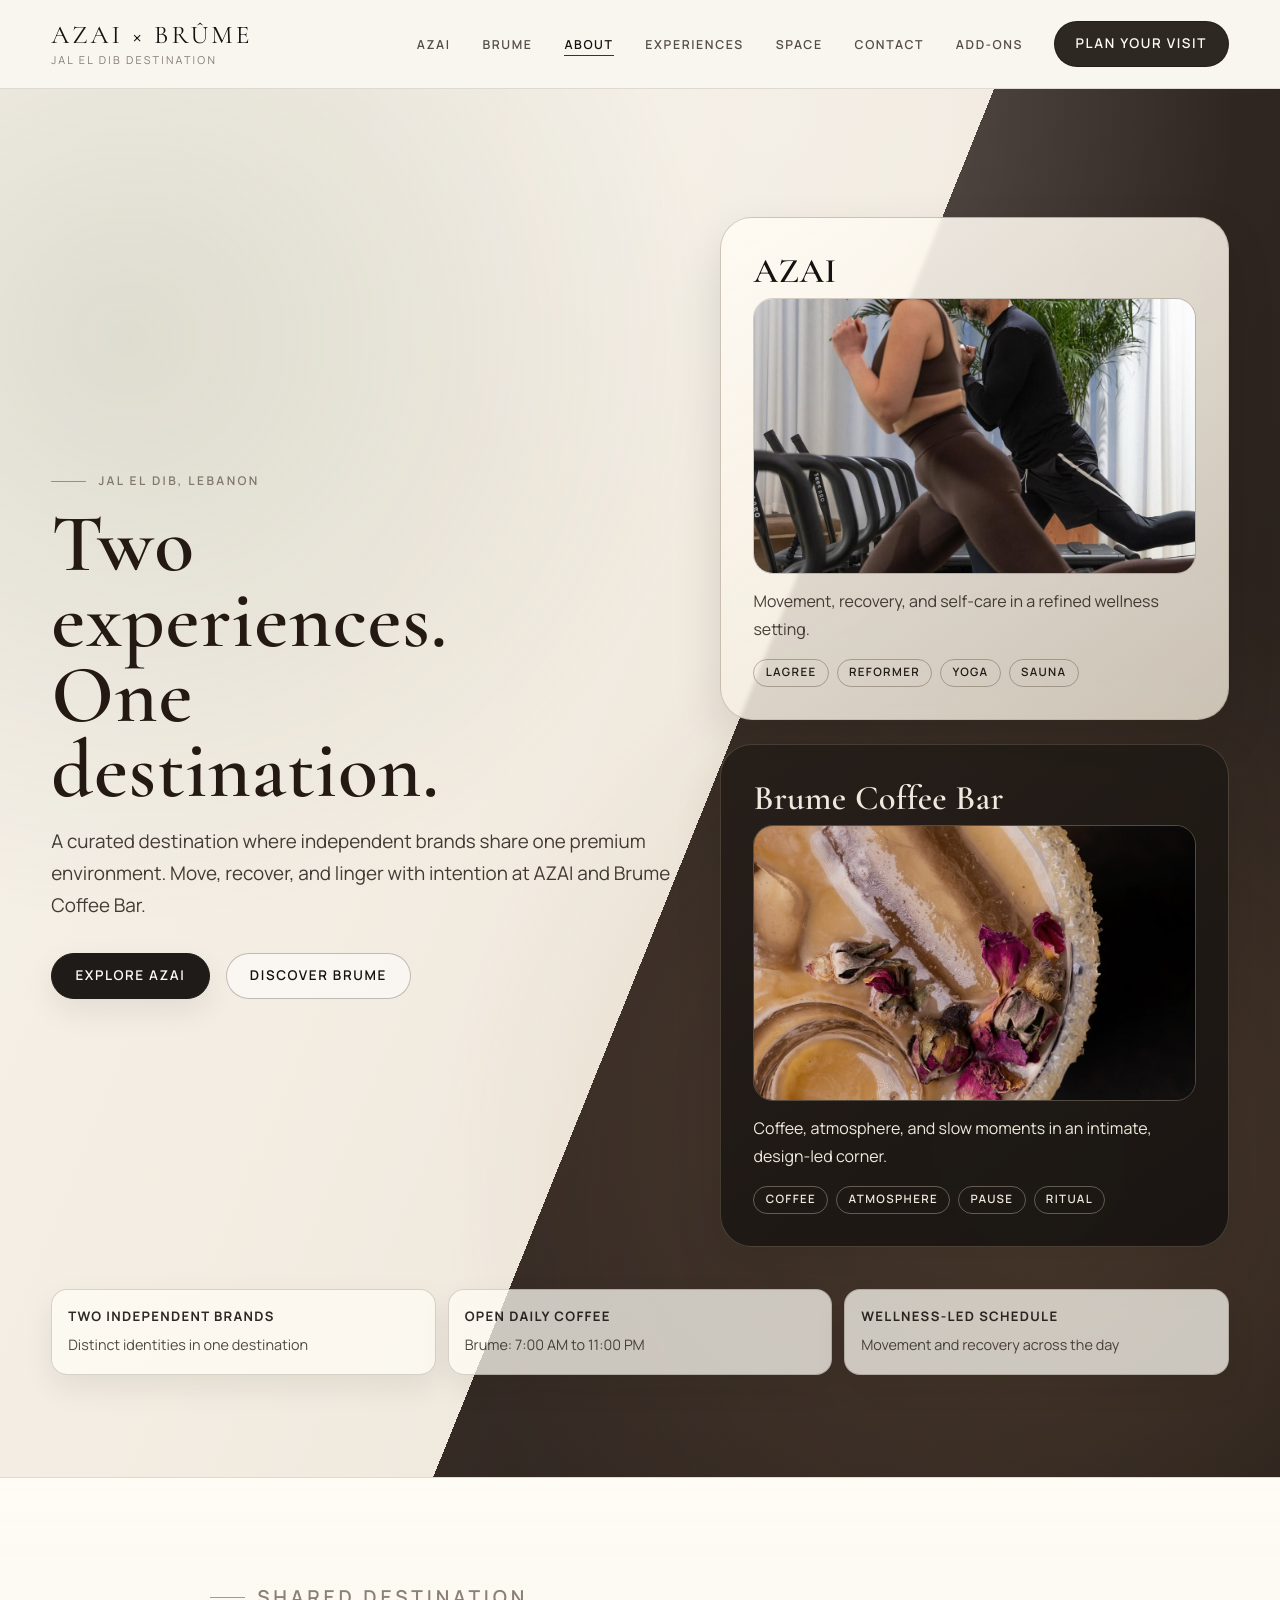
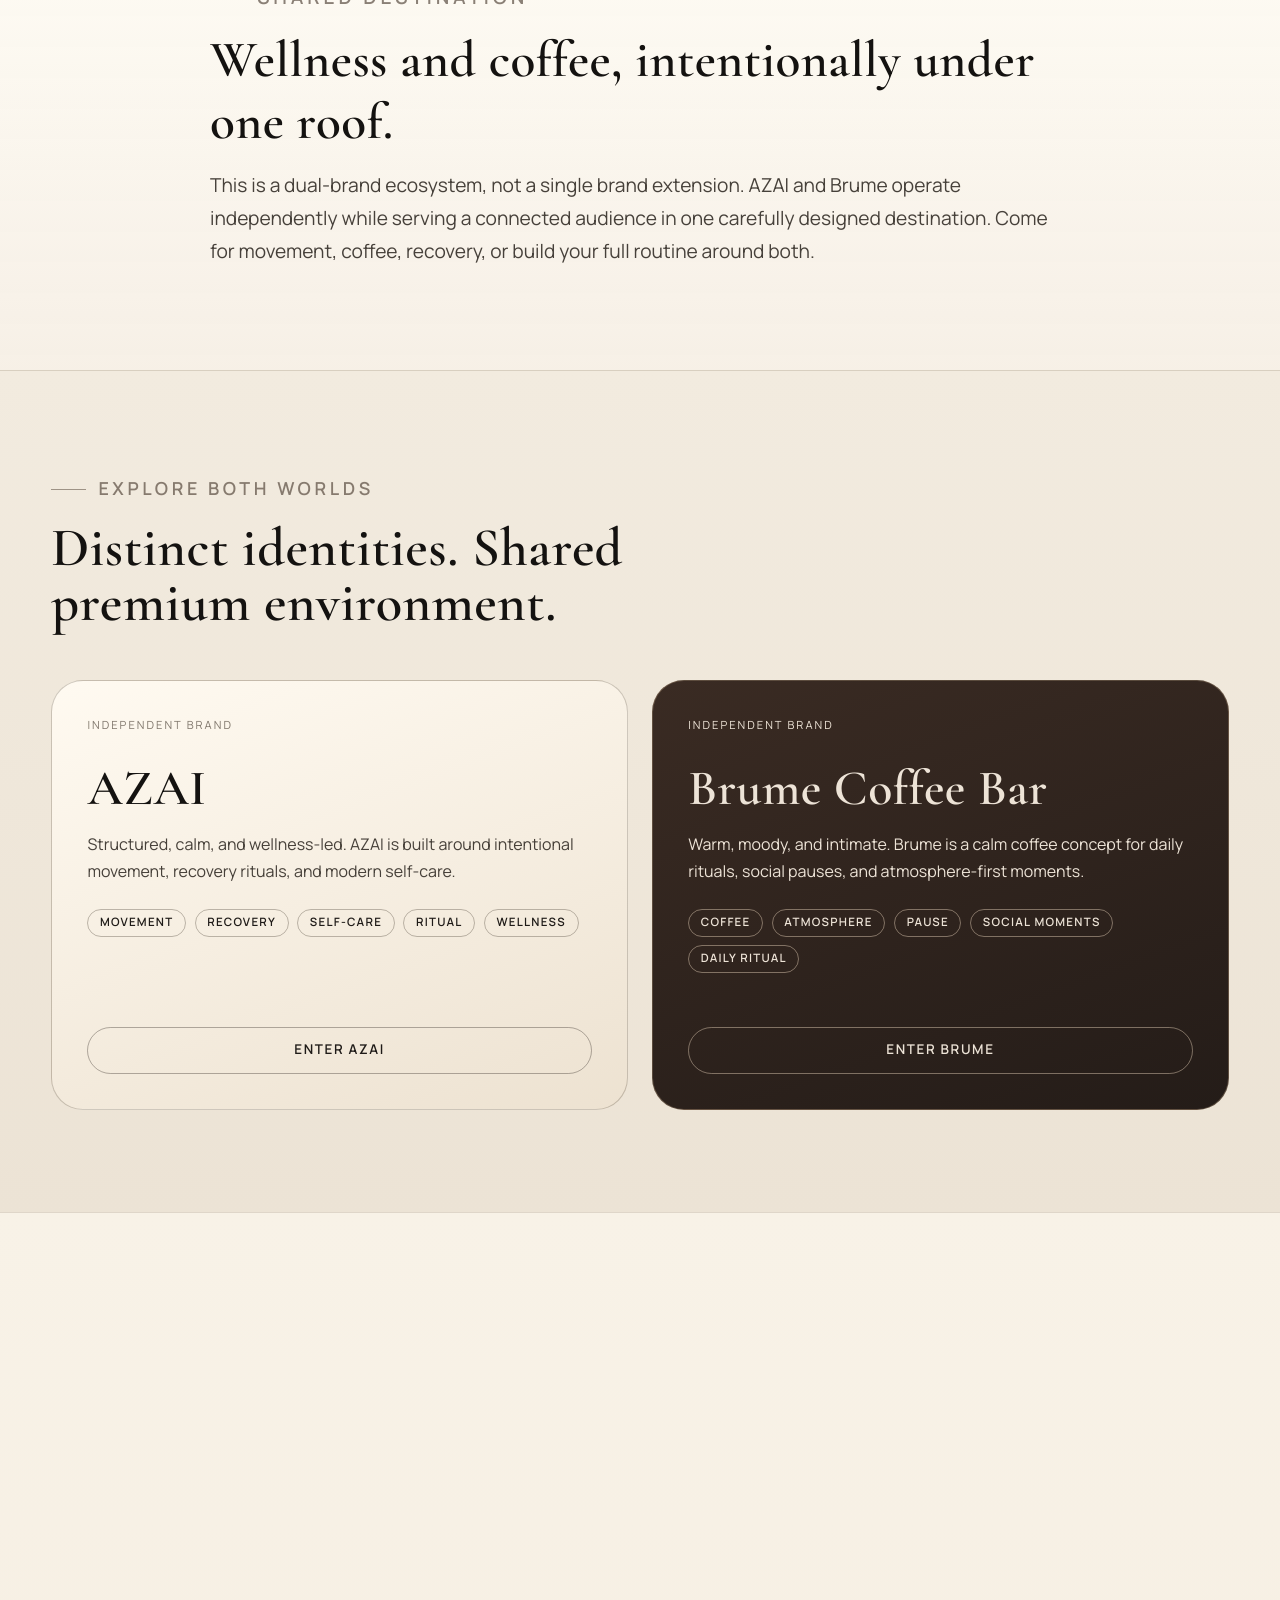
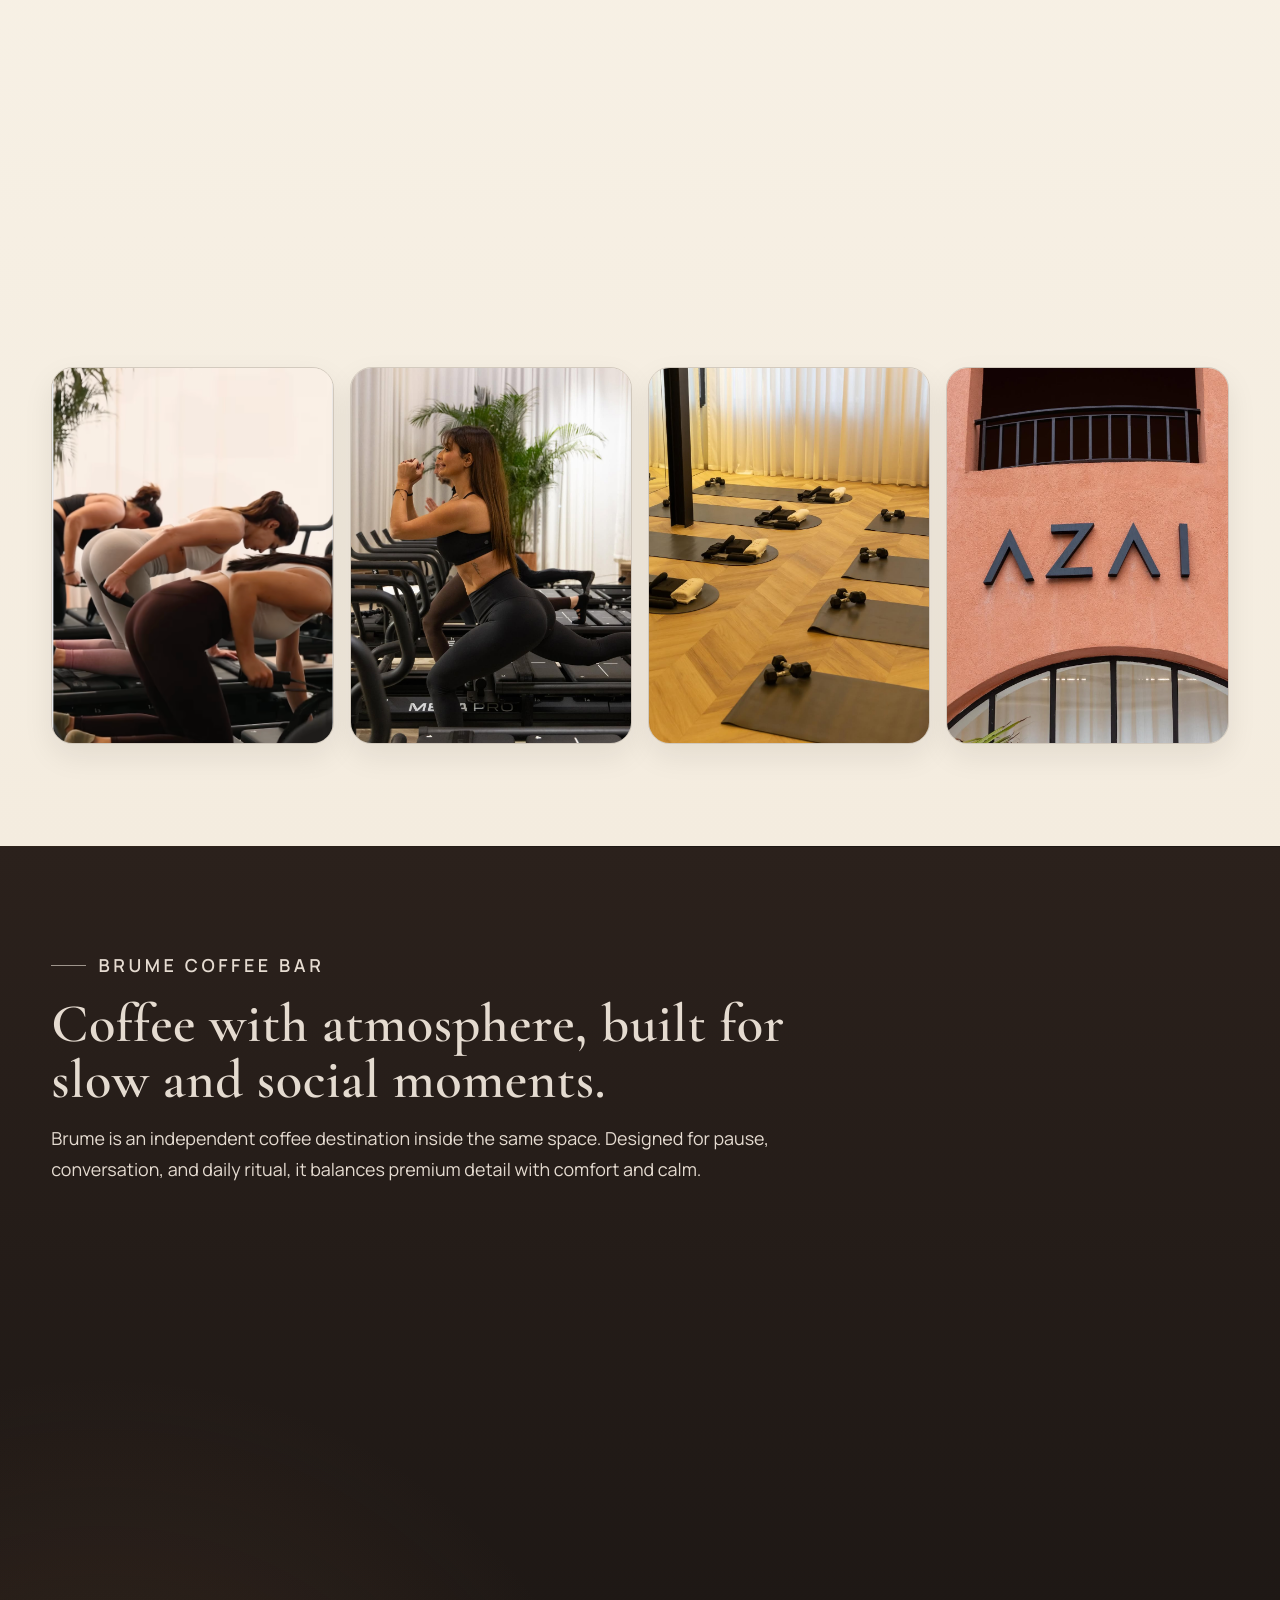
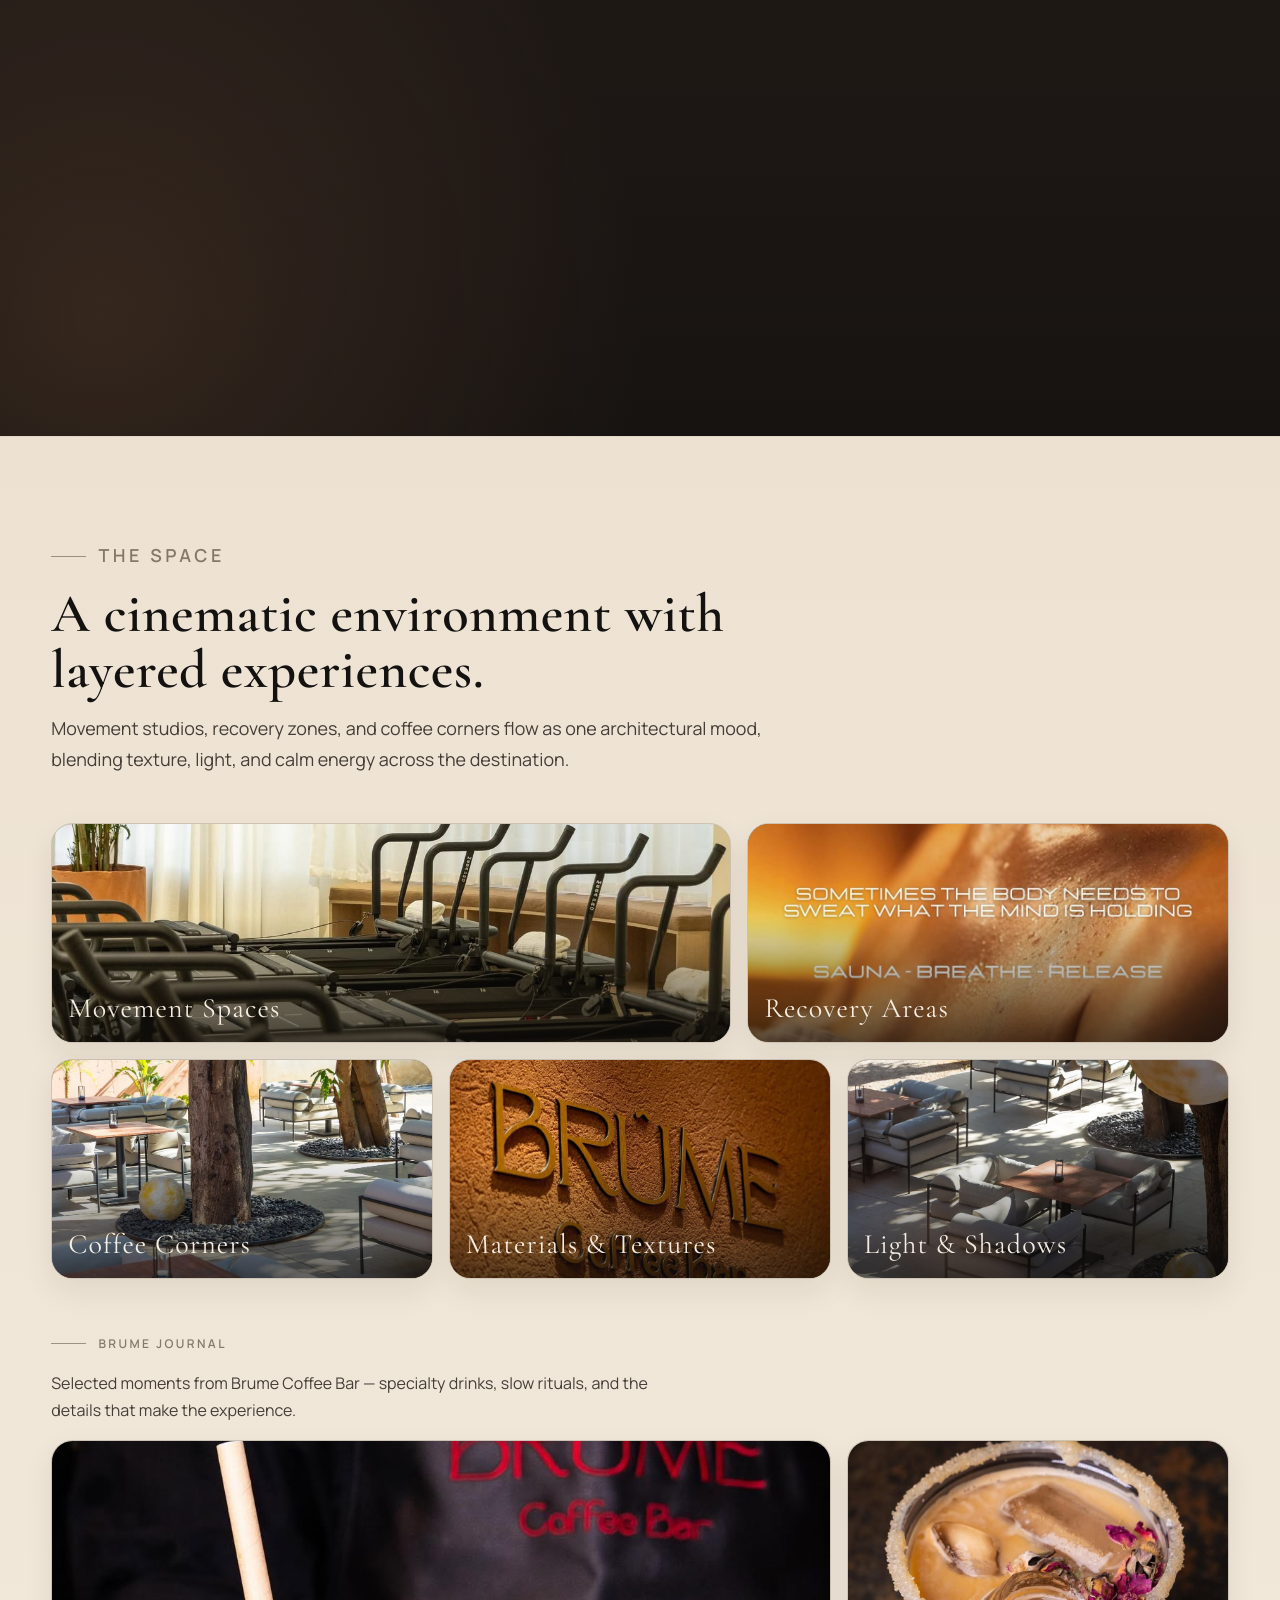
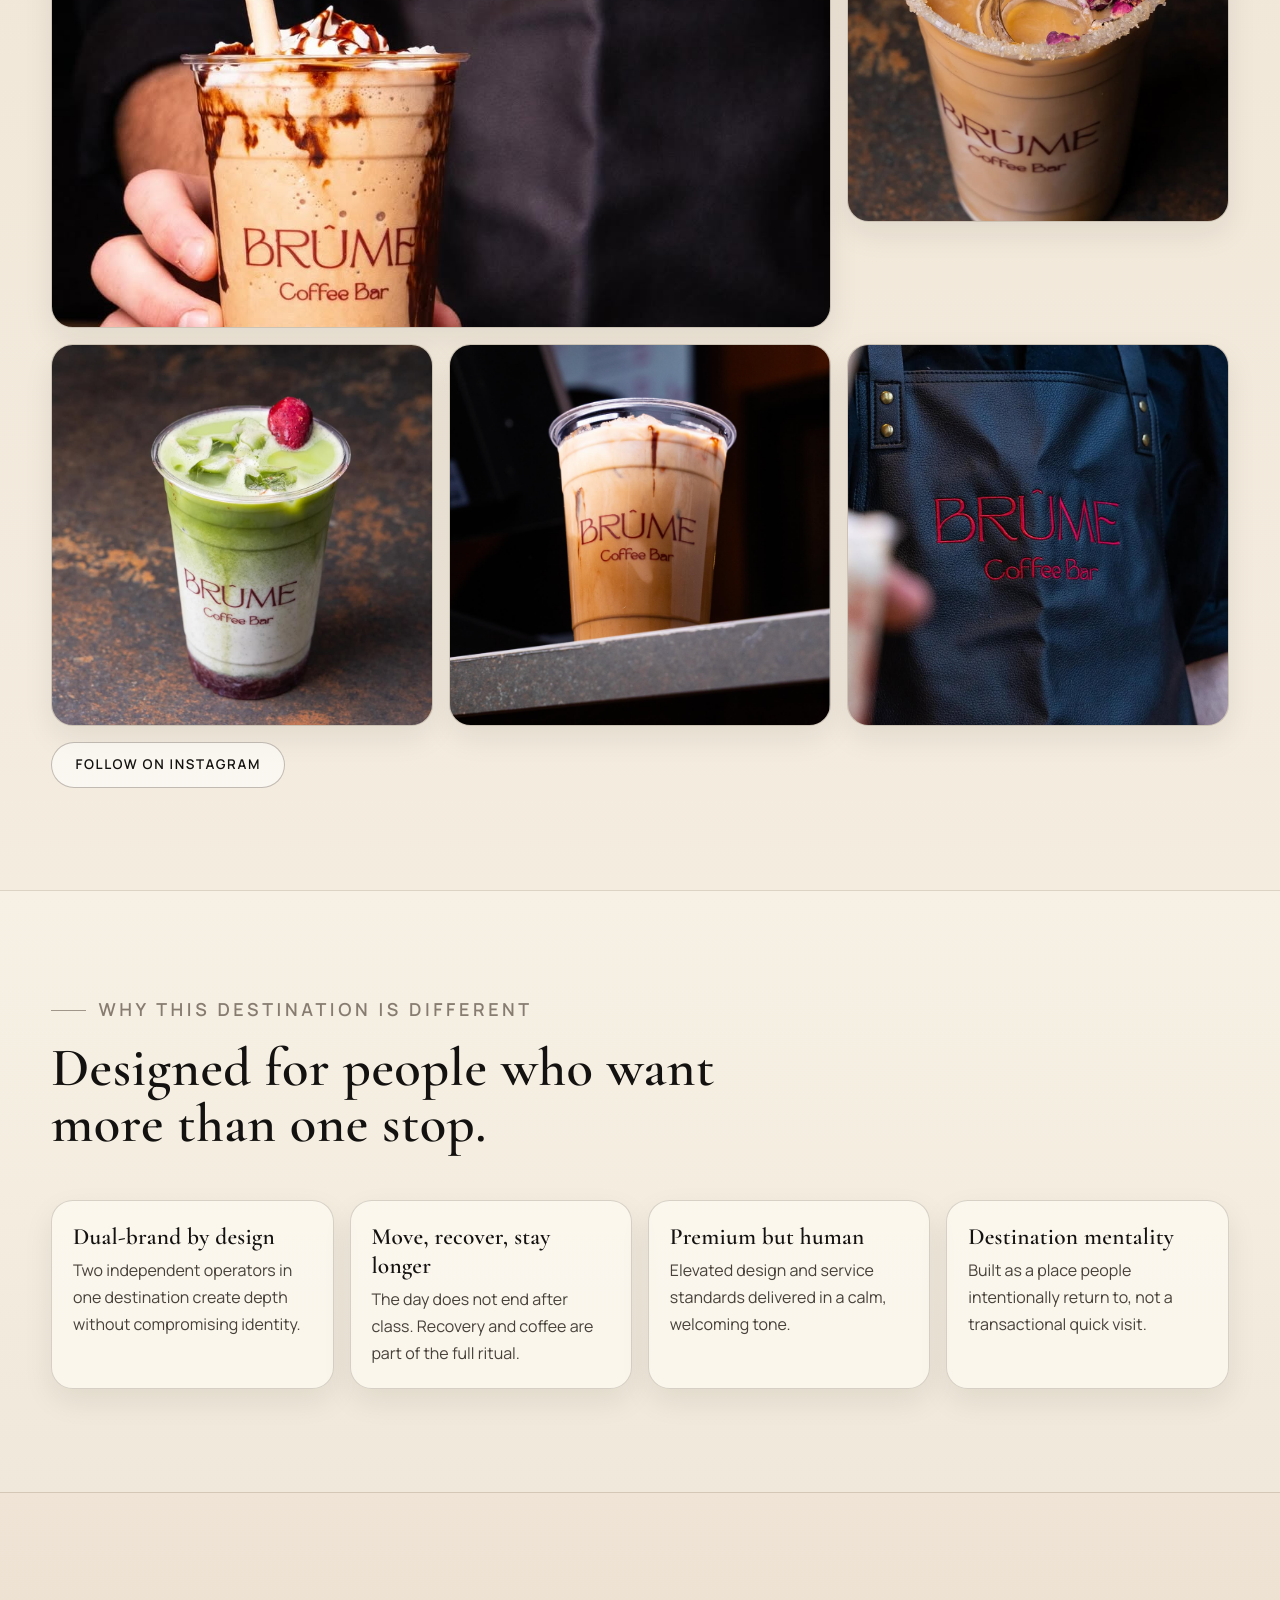
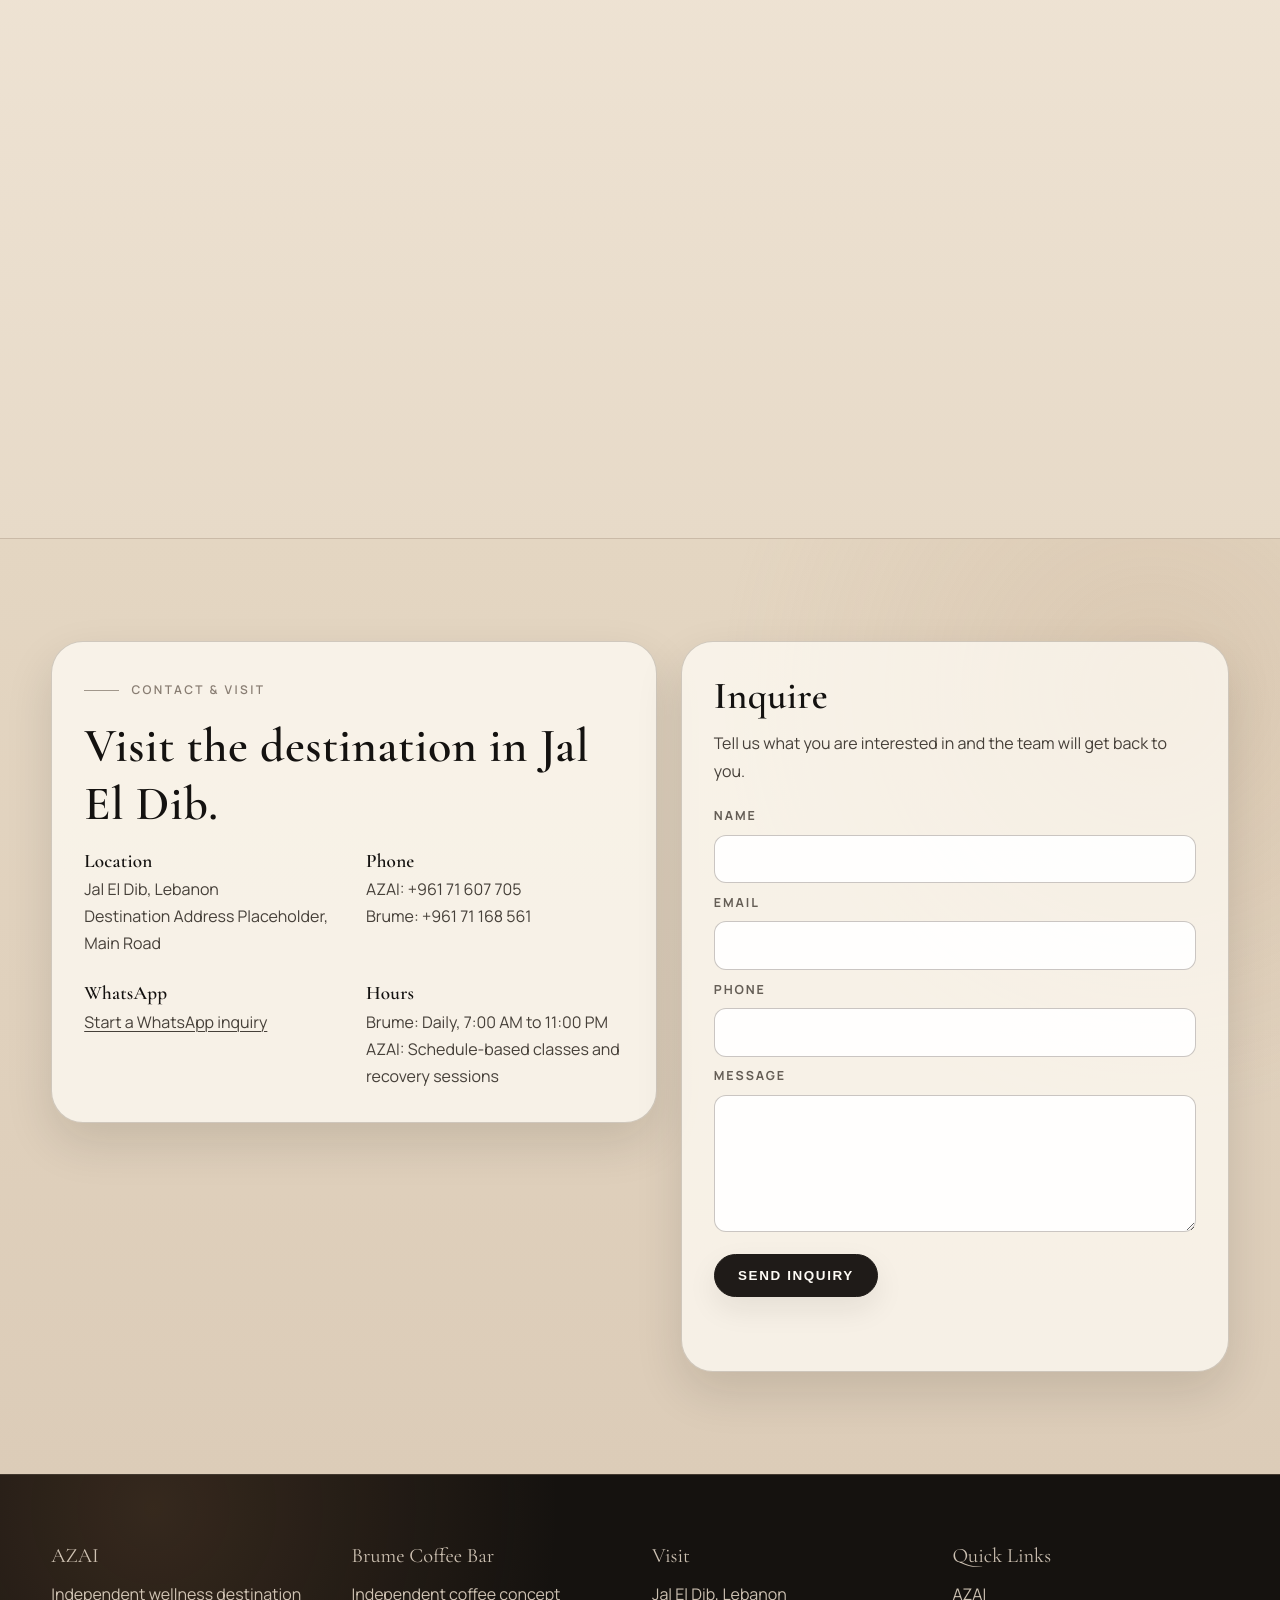
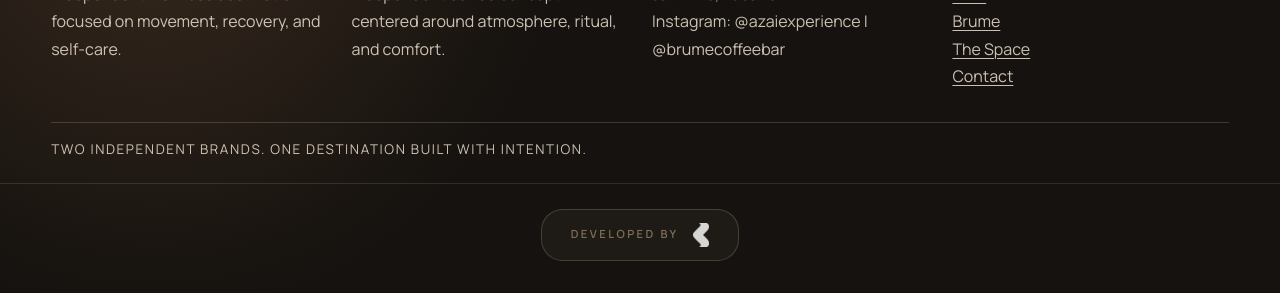
==== commit 0d0a4de4: "Add Voxire credit to footer on both pages Made-with: Cursor" ====
--- a/index.html
+++ b/index.html
@@ -581,6 +581,12 @@
       <div class="container footer-bottom">
         <p>Two independent brands. One destination built with intention.</p>
       </div>
+      <div class="footer-credit">
+        <a href="https://voxire.com" target="_blank" rel="noopener noreferrer" aria-label="Developed by Voxire — voxire.com">
+          <span class="footer-credit__label">Developed by</span>
+          <img src="instagram/Voxire-logo-enblm-m.png" alt="Voxire" class="footer-credit__logo" />
+        </a>
+      </div>
     </footer>
 
     <script src="script.js"></script>
--- a/style.css
+++ b/style.css
@@ -1141,13 +1141,60 @@
 
 .footer-bottom {
   border-top: 1px solid rgba(235, 203, 166, 0.2);
-  padding: 1rem 0 1.3rem;
+  padding: 1rem 0 0;
 }
 
 .footer-bottom p {
   font-size: 0.84rem;
   letter-spacing: 0.12em;
   text-transform: uppercase;
+  padding-bottom: 1.3rem;
+}
+
+.footer-credit {
+  border-top: 1px solid rgba(235, 203, 166, 0.14);
+  padding: 1.6rem 0 2rem;
+  display: flex;
+  justify-content: center;
+}
+
+.footer-credit a {
+  display: inline-flex;
+  align-items: center;
+  gap: 0.9rem;
+  text-decoration: none;
+  padding: 0.8rem 1.8rem;
+  border-radius: var(--radius-lg);
+  border: 1px solid rgba(220, 190, 150, 0.22);
+  background: rgba(255, 240, 210, 0.04);
+  transition: background 240ms ease, border-color 240ms ease, box-shadow 240ms ease;
+}
+
+.footer-credit a:hover {
+  background: rgba(255, 240, 210, 0.1);
+  border-color: rgba(220, 190, 150, 0.44);
+  box-shadow: 0 0 28px rgba(210, 170, 110, 0.12);
+}
+
+.footer-credit__label {
+  font-size: 0.7rem;
+  text-transform: uppercase;
+  letter-spacing: 0.22em;
+  color: rgba(205, 178, 138, 0.55);
+  font-weight: 600;
+  font-family: var(--font-sans);
+}
+
+.footer-credit__logo {
+  height: 1.5rem;
+  width: auto;
+  display: block;
+  filter: brightness(0) invert(1) opacity(0.82);
+  transition: filter 240ms ease;
+}
+
+.footer-credit a:hover .footer-credit__logo {
+  filter: brightness(0) invert(1) opacity(1);
 }
 
 .reveal {
